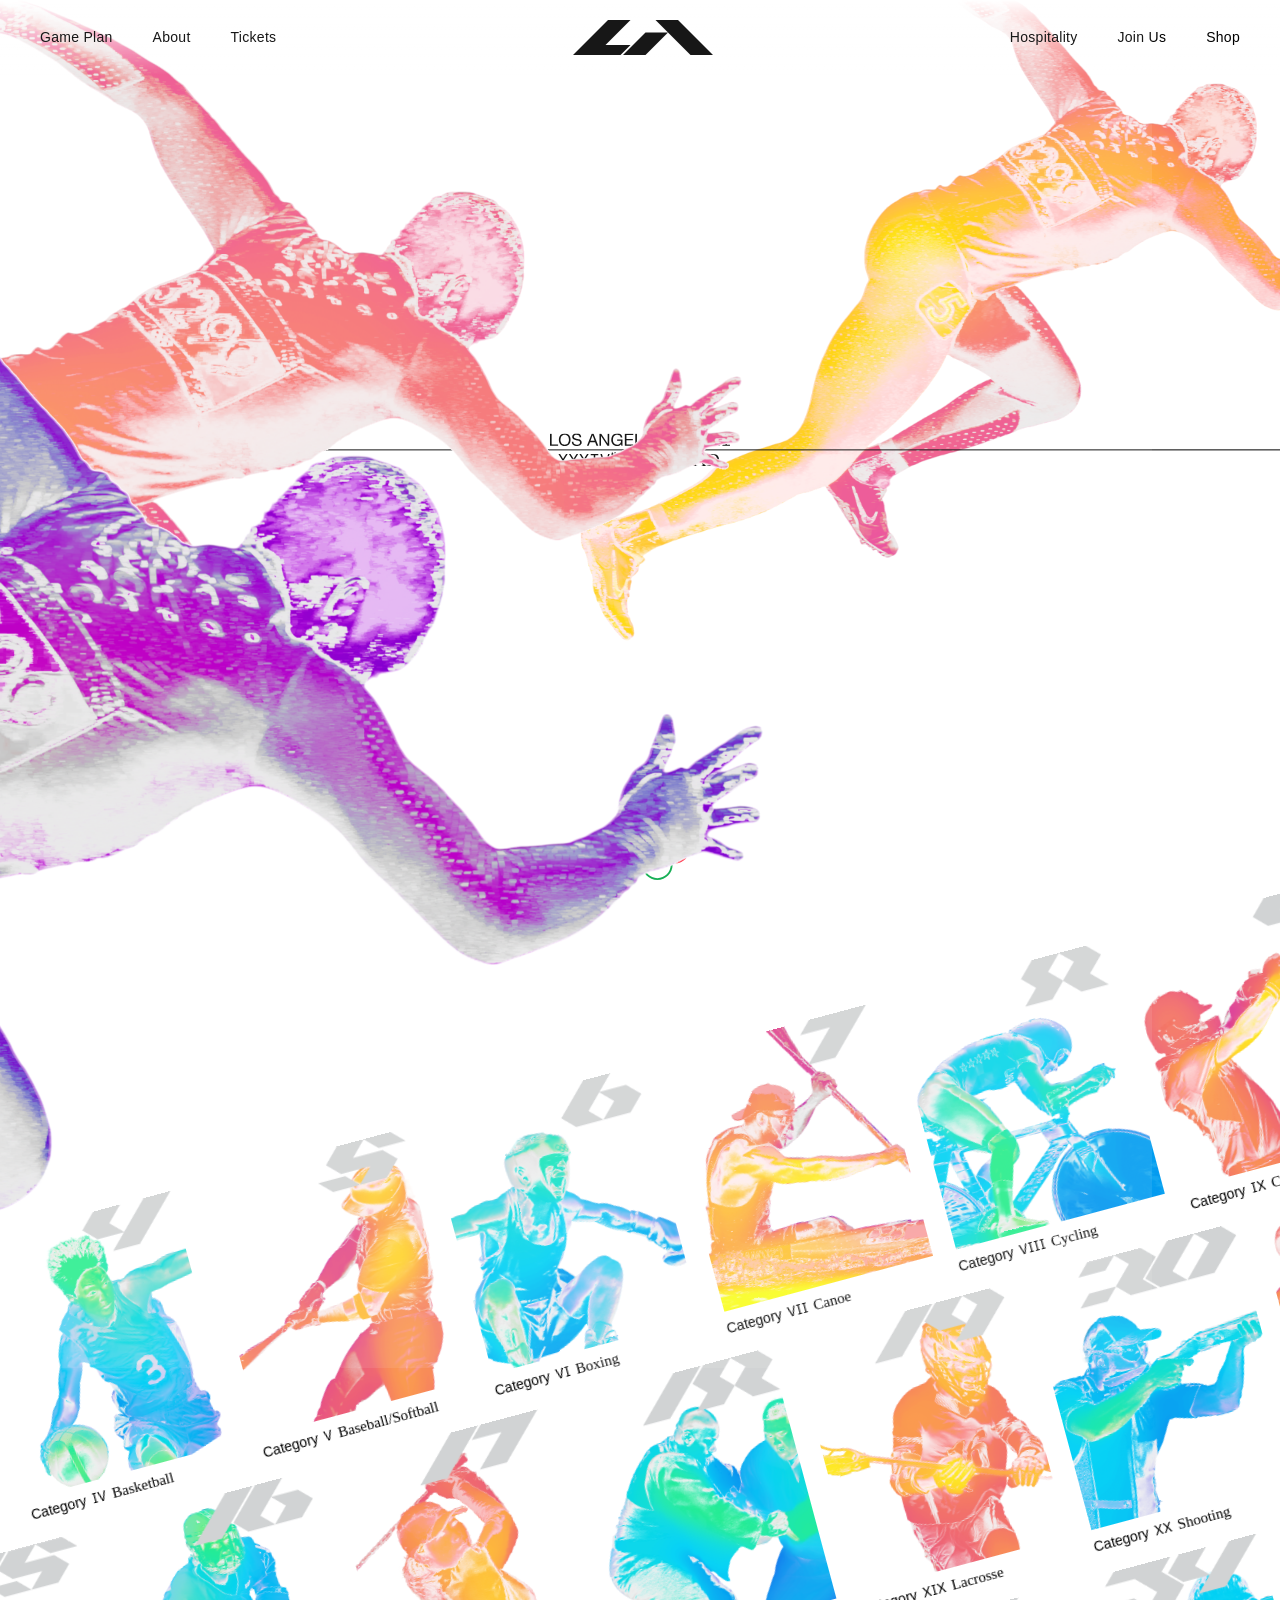
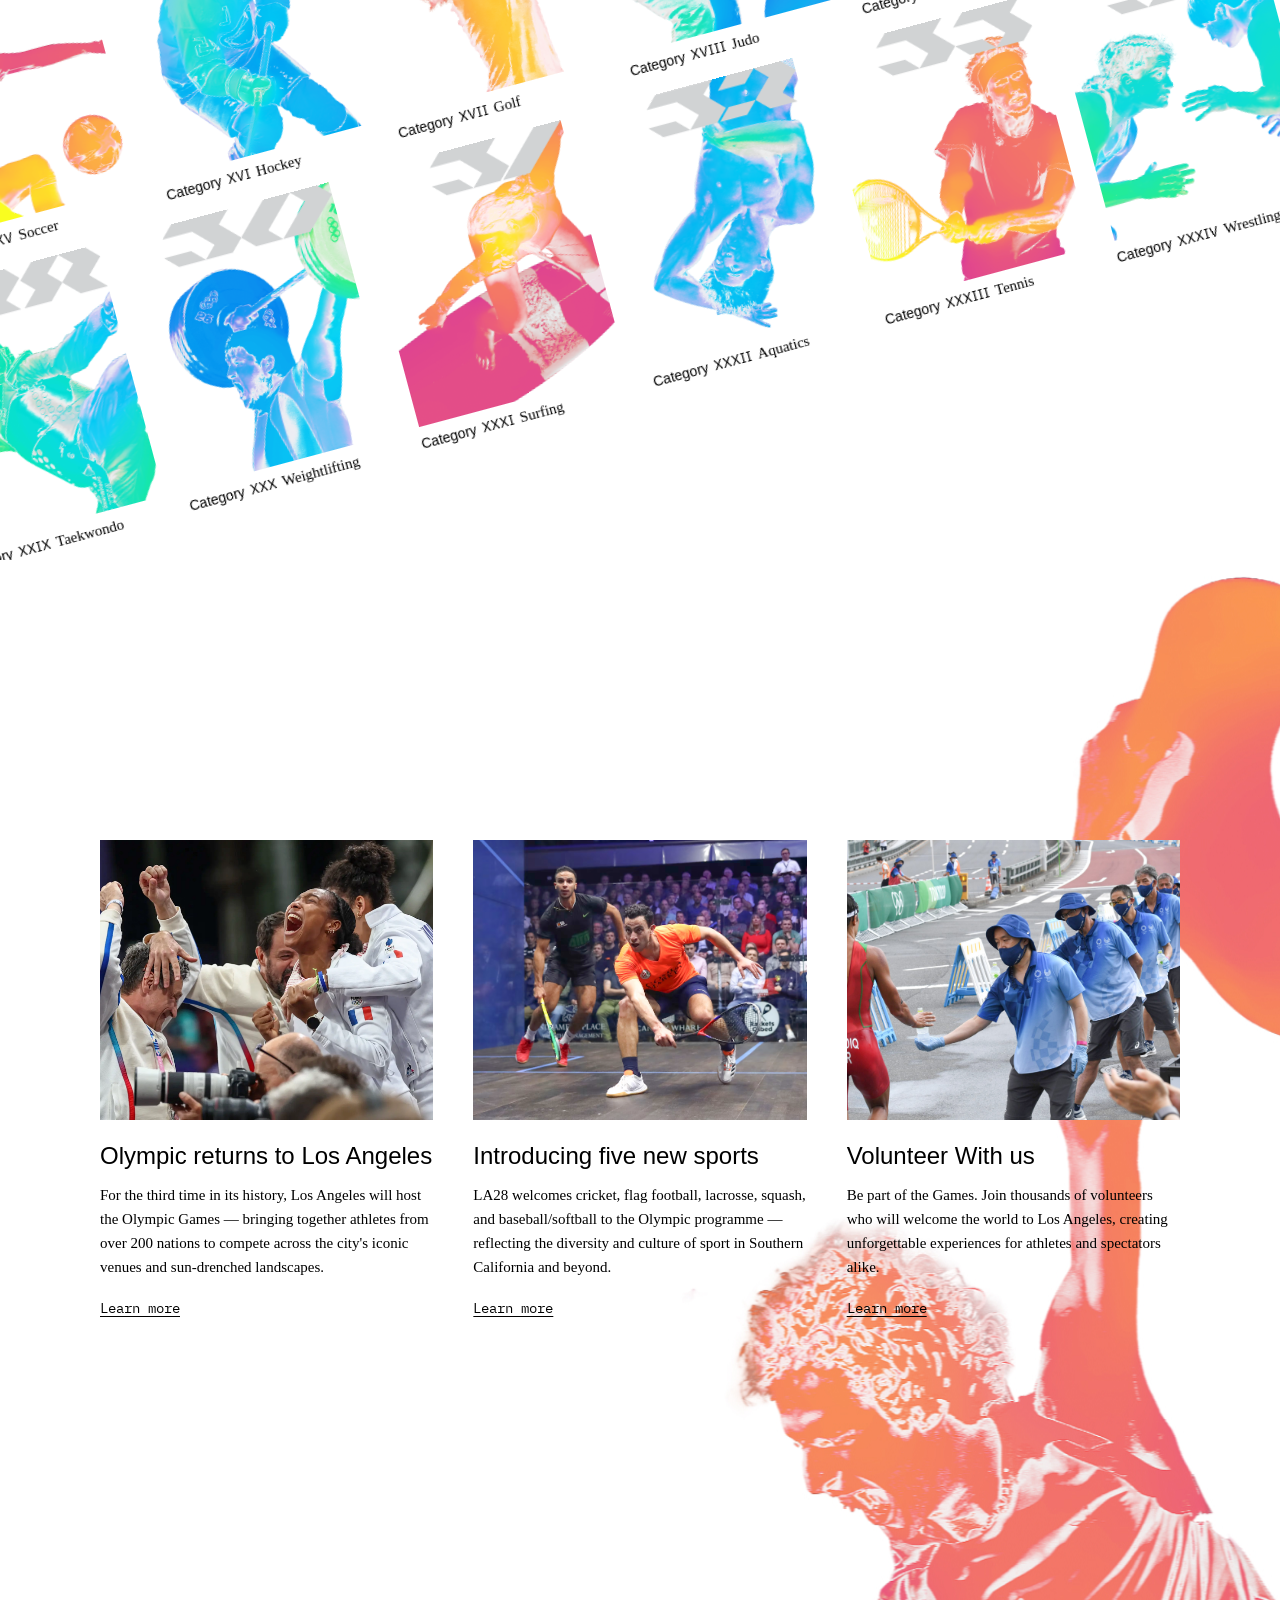
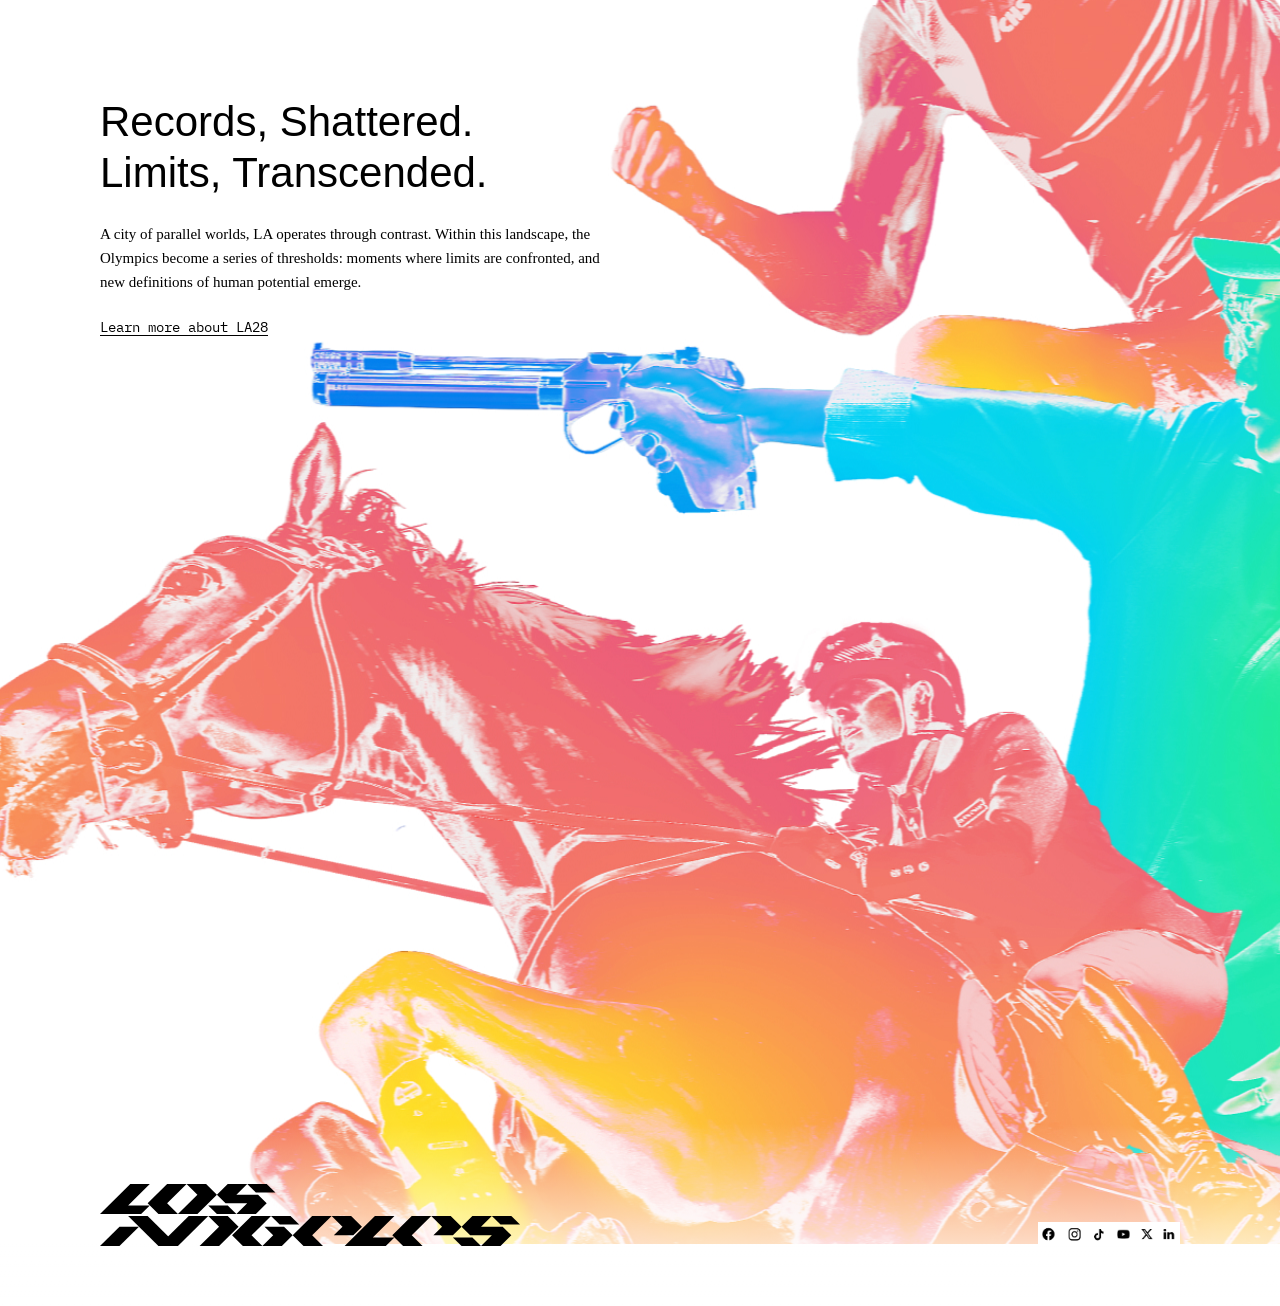
==== index.html @ 5e49e4f2 "n" ====
<!DOCTYPE html>
<html lang="en">
<head>
  <meta charset="UTF-8">
  <meta name="viewport" content="width=device-width, initial-scale=1.0">
  <title>LA28 — Los Angeles XXVIII Olympiad</title>
  <link rel="stylesheet" href="https://fonts.googleapis.com/css2?family=IBM+Plex+Sans:wght@400&family=IBM+Plex+Mono:wght@400&display=swap">
  <link rel="stylesheet" href="style.css">
</head>
<body>
  <!-- Fixed Nav -->
  <nav class="nav">
    <div class="nav-left">
      <a href="#">Game Plan</a>
      <a href="#">About</a>
      <a href="#">Tickets</a>
    </div>
    <div class="la-logo">
      <img src="media/Logos/LA logo.svg" alt="LA28 Logo">
    </div>
    <div class="nav-right">
      <a href="#">Hospitality</a>
      <a href="#">Join Us</a>
      <a href="#">Shop</a>
    </div>
  </nav>

  <!-- Fixed Olympic Rings -->
  <div class="olympic-rings">
    <img src="media/Logos/Olympic Logo.svg" alt="Olympic Rings">
  </div>

  <section class="hero">
    <img src="media/Athelets/Run 1.png" alt="Athlete" class="athlete athlete-1">
    <img src="media/Athelets/Run 2.png" alt="Athlete" class="athlete athlete-2">
    <img src="media/Athelets/Run 3.png" alt="Athlete" class="athlete athlete-3">
    <div class="center-text">
      <div class="rule-line"></div>
      <img src="media/Logos/Wordmark.svg" alt="Los Angeles XXVIII XXXIVth Olympiad" class="wordmark">
    </div>
  </section>

  <section class="spacer"></section>

  <section class="section-2">
    <div class="sports-scroll-wrapper">
      <div class="sports-diagonal">
        <!-- Row 1 -->
        <div class="sports-row" data-row="1">
          <div class="sport-card"><img src="media/sport catagories/Archery-01.png" alt="Archery"><div class="card-label"><span class="card-category">Category</span><span class="card-numeral">I</span><span class="card-name">Archery</span></div></div>
          <div class="sport-card"><img src="media/sport catagories/Badminton-02.png" alt="Badminton"><div class="card-label"><span class="card-category">Category</span><span class="card-numeral">II</span><span class="card-name">Badminton</span></div></div>
          <div class="sport-card"><img src="media/sport catagories/Athletics-03.png" alt="Athletics"><div class="card-label"><span class="card-category">Category</span><span class="card-numeral">III</span><span class="card-name">Athletics</span></div></div>
          <div class="sport-card"><img src="media/sport catagories/Basketball-04.png" alt="Basketball"><div class="card-label"><span class="card-category">Category</span><span class="card-numeral">IV</span><span class="card-name">Basketball</span></div></div>
          <div class="sport-card"><img src="media/sport catagories/Baseball:Softball-05.png" alt="Baseball/Softball"><div class="card-label"><span class="card-category">Category</span><span class="card-numeral">V</span><span class="card-name">Baseball/Softball</span></div></div>
          <div class="sport-card"><img src="media/sport catagories/Boxing-06.png" alt="Boxing"><div class="card-label"><span class="card-category">Category</span><span class="card-numeral">VI</span><span class="card-name">Boxing</span></div></div>
          <div class="sport-card"><img src="media/sport catagories/Canoe-07.png" alt="Canoe"><div class="card-label"><span class="card-category">Category</span><span class="card-numeral">VII</span><span class="card-name">Canoe</span></div></div>
          <div class="sport-card"><img src="media/sport catagories/Cycling-08.png" alt="Cycling"><div class="card-label"><span class="card-category">Category</span><span class="card-numeral">VIII</span><span class="card-name">Cycling</span></div></div>
          <div class="sport-card"><img src="media/sport catagories/Cricket-09.png" alt="Cricket"><div class="card-label"><span class="card-category">Category</span><span class="card-numeral">IX</span><span class="card-name">Cricket</span></div></div>
          <div class="sport-card"><img src="media/sport catagories/Fencing-10.png" alt="Fencing"><div class="card-label"><span class="card-category">Category</span><span class="card-numeral">X</span><span class="card-name">Fencing</span></div></div>
          <div class="sport-card"><img src="media/sport catagories/Equestrian-11.png" alt="Equestrian"><div class="card-label"><span class="card-category">Category</span><span class="card-numeral">XI</span><span class="card-name">Equestrian</span></div></div>
          <div class="sport-card"><img src="media/sport catagories/Gymnastics-12.png" alt="Gymnastics"><div class="card-label"><span class="card-category">Category</span><span class="card-numeral">XII</span><span class="card-name">Gymnastics</span></div></div>
        </div>
        <!-- Row 2 -->
        <div class="sports-row" data-row="2">
          <div class="sport-card"><img src="media/sport catagories/Flag Football-13.png" alt="Flag Football"><div class="card-label"><span class="card-category">Category</span><span class="card-numeral">XIII</span><span class="card-name">Flag Football</span></div></div>
          <div class="sport-card"><img src="media/sport catagories/Handball-14.png" alt="Handball"><div class="card-label"><span class="card-category">Category</span><span class="card-numeral">XIV</span><span class="card-name">Handball</span></div></div>
          <div class="sport-card"><img src="media/sport catagories/Soccer-15.png" alt="Soccer"><div class="card-label"><span class="card-category">Category</span><span class="card-numeral">XV</span><span class="card-name">Soccer</span></div></div>
          <div class="sport-card"><img src="media/sport catagories/Hockey-16.png" alt="Hockey"><div class="card-label"><span class="card-category">Category</span><span class="card-numeral">XVI</span><span class="card-name">Hockey</span></div></div>
          <div class="sport-card"><img src="media/sport catagories/Golf-17.png" alt="Golf"><div class="card-label"><span class="card-category">Category</span><span class="card-numeral">XVII</span><span class="card-name">Golf</span></div></div>
          <div class="sport-card"><img src="media/sport catagories/Judo-18.png" alt="Judo"><div class="card-label"><span class="card-category">Category</span><span class="card-numeral">XVIII</span><span class="card-name">Judo</span></div></div>
          <div class="sport-card"><img src="media/sport catagories/Lacrosse-19.png" alt="Lacrosse"><div class="card-label"><span class="card-category">Category</span><span class="card-numeral">XIX</span><span class="card-name">Lacrosse</span></div></div>
          <div class="sport-card"><img src="media/sport catagories/Shooting-20.png" alt="Shooting"><div class="card-label"><span class="card-category">Category</span><span class="card-numeral">XX</span><span class="card-name">Shooting</span></div></div>
          <div class="sport-card"><img src="media/sport catagories/Rowing-21.png" alt="Rowing"><div class="card-label"><span class="card-category">Category</span><span class="card-numeral">XXI</span><span class="card-name">Rowing</span></div></div>
          <div class="sport-card"><img src="media/sport catagories/Squash-22.png" alt="Squash"><div class="card-label"><span class="card-category">Category</span><span class="card-numeral">XXII</span><span class="card-name">Squash</span></div></div>
          <div class="sport-card"><img src="media/sport catagories/Rugby Sevens-23.png" alt="Rugby Sevens"><div class="card-label"><span class="card-category">Category</span><span class="card-numeral">XXIII</span><span class="card-name">Rugby Sevens</span></div></div>
          <div class="sport-card"><img src="media/sport catagories/Table Tennis-24.png" alt="Table Tennis"><div class="card-label"><span class="card-category">Category</span><span class="card-numeral">XXIV</span><span class="card-name">Table Tennis</span></div></div>
          <div class="sport-card"><img src="media/sport catagories/Skateboarding-25.png" alt="Skateboarding"><div class="card-label"><span class="card-category">Category</span><span class="card-numeral">XXV</span><span class="card-name">Skateboarding</span></div></div>
        </div>
        <!-- Row 3 -->
        <div class="sports-row" data-row="3">
          <div class="sport-card"><img src="media/sport catagories/Volleyball-26.png" alt="Volleyball"><div class="card-label"><span class="card-category">Category</span><span class="card-numeral">XXVI</span><span class="card-name">Volleyball</span></div></div>
          <div class="sport-card"><img src="media/sport catagories/Climbing-27.png" alt="Climbing"><div class="card-label"><span class="card-category">Category</span><span class="card-numeral">XXVII</span><span class="card-name">Climbing</span></div></div>
          <div class="sport-card"><img src="media/sport catagories/Taekwondo-29.png" alt="Taekwondo"><div class="card-label"><span class="card-category">Category</span><span class="card-numeral">XXIX</span><span class="card-name">Taekwondo</span></div></div>
          <div class="sport-card"><img src="media/sport catagories/Weightlifting-30.png" alt="Weightlifting"><div class="card-label"><span class="card-category">Category</span><span class="card-numeral">XXX</span><span class="card-name">Weightlifting</span></div></div>
          <div class="sport-card"><img src="media/sport catagories/Surfing-31.png" alt="Surfing"><div class="card-label"><span class="card-category">Category</span><span class="card-numeral">XXXI</span><span class="card-name">Surfing</span></div></div>
          <div class="sport-card"><img src="media/sport catagories/Auqatics-32.png" alt="Aquatics"><div class="card-label"><span class="card-category">Category</span><span class="card-numeral">XXXII</span><span class="card-name">Aquatics</span></div></div>
          <div class="sport-card"><img src="media/sport catagories/Tennis-33.png" alt="Tennis"><div class="card-label"><span class="card-category">Category</span><span class="card-numeral">XXXIII</span><span class="card-name">Tennis</span></div></div>
          <div class="sport-card"><img src="media/sport catagories/Wrestling-34.png" alt="Wrestling"><div class="card-label"><span class="card-category">Category</span><span class="card-numeral">XXXIV</span><span class="card-name">Wrestling</span></div></div>
          <div class="sport-card"><img src="media/sport catagories/Triathlon-35.png" alt="Triathlon"><div class="card-label"><span class="card-category">Category</span><span class="card-numeral">XXXV</span><span class="card-name">Triathlon</span></div></div>
          <div class="sport-card"><img src="media/sport catagories/Modern Pentathlon-36.png" alt="Modern Pentathlon"><div class="card-label"><span class="card-category">Category</span><span class="card-numeral">XXXVI</span><span class="card-name">Pentathlon</span></div></div>
        </div>
      </div>
    </div>
  </section>

  <section class="spacer"></section>

  <!-- News + About Wrapper -->
  <div class="news-about-wrapper">

  <!-- News Section -->
  <section class="news-section">
    <div class="news-grid">
      <article class="news-card">
        <img src="Olympic returns to Los Angeles.webp" alt="Olympic returns to Los Angeles">
        <h3>Olympic returns to Los Angeles</h3>
        <p>For the third time in its history, Los Angeles will host the Olympic Games — bringing together athletes from over 200 nations to compete across the city's iconic venues and sun‑drenched landscapes.</p>
        <a href="#" class="news-link">Learn more</a>
      </article>
      <article class="news-card">
        <img src="Introducing five new sports.jpg" alt="Introducing five new sports">
        <h3>Introducing five new sports</h3>
        <p>LA28 welcomes cricket, flag football, lacrosse, squash, and baseball/softball to the Olympic programme — reflecting the diversity and culture of sport in Southern California and beyond.</p>
        <a href="#" class="news-link">Learn more</a>
      </article>
      <article class="news-card">
        <img src="Volunteer With us.jpg" alt="Volunteer With us">
        <h3>Volunteer With us</h3>
        <p>Be part of the Games. Join thousands of volunteers who will welcome the world to Los Angeles, creating unforgettable experiences for athletes and spectators alike.</p>
        <a href="#" class="news-link">Learn more</a>
      </article>
    </div>
  </section>

  <!-- About Section -->
  <section class="about-section">
    <div class="about-content">
      <h2>Records, Shattered.<br>Limits, Transcended.</h2>
      <p>A city of parallel worlds, LA operates through contrast. Within this landscape, the Olympics become a series of thresholds: moments where limits are confronted, and new definitions of human potential emerge.</p>
      <a href="#" class="about-link">Learn more about LA28</a>
    </div>
  </section>

  </div><!-- end news-about-wrapper -->

  <!-- Footer -->
  <footer class="footer">
    <div class="footer-logo">
      <img src="Footer%20SVGs/Group%202.svg" alt="Los Angeles">
    </div>
    <div class="footer-socials">
      <img src="Footer%20SVGs/Socials.png" alt="Social Media">
    </div>
  </footer>

  <script src="script.js"></script>
</body>
</html>
---- style.css ----
*,
*::before,
*::after {
  margin: 0;
  padding: 0;
  box-sizing: border-box;
}

body {
  font-family: "Helvetica Neue", Helvetica, Arial, sans-serif;
  background: #fff;
  color: #000;
  overflow-x: hidden;
}

/* Fixed Nav */
.nav {
  position: fixed;
  top: 0;
  left: 0;
  right: 0;
  z-index: 100;
  display: flex;
  align-items: center;
  justify-content: space-between;
  padding: 20px 40px;
  background: linear-gradient(to bottom, rgba(255, 255, 255, 1), rgba(255, 255, 255, 0));
}

.nav-left,
.nav-right {
  display: flex;
  align-items: center;
  gap: 40px;
}

.nav-left a,
.nav-right a {
  font-family: "Helvetica Neue", Helvetica, Arial, sans-serif;
  font-size: 14px;
  color: #000;
  text-decoration: none;
  letter-spacing: 0.02em;
}

.la-logo img {
  width: 140px;
  display: block;
}

/* Olympic Rings - sticky, locks under LA logo */
.olympic-rings {
  position: absolute;
  bottom: 20px;
  left: 50%;
  transform: translateX(-50%);
  z-index: 100;
  transition: none;
}

.olympic-rings.locked {
  position: fixed;
  top: 65px;
  bottom: auto;
}

.olympic-rings img {
  width: 100px;
  display: block;
}

/* Hero */
.hero {
  position: relative;
  width: 100%;
  height: 100vh;
  min-height: 700px;
}

/* Athletes */
.athlete {
  position: absolute;
  left: 0;
  top: 0;
}

.athlete-1 {
  width: 100%;
  z-index: 1;
}

.athlete-2 {
  width: 90%;
  z-index: 50;
}

.athlete-3 {
  width: 90%;
  z-index: 200;
}

/* Center Wordmark with line running through */
.center-text {
  position: absolute;
  top: 50%;
  left: 0;
  right: 0;
  transform: translateY(-50%);
  z-index: 10;
  display: flex;
  align-items: center;
  justify-content: center;
}

.rule-line {
  position: absolute;
  left: 0;
  right: 0;
  height: 1px;
  background: #000;
}

.wordmark {
  position: relative;
  width: 180px;
  flex-shrink: 0;
}

.spacer {
  position: relative;
  width: 100%;
  height: 20vh;
  background: transparent;
}

/* Section 2 — Diagonal Sport Scroll */
.section-2 {
  position: relative;
  width: 100%;
  height: 100vh;
  background: #fff;
  z-index: 10;
  overflow: visible;
}

.sports-scroll-wrapper {
  position: absolute;
  top: 50%;
  left: 50%;
  transform: translate(-50%, -50%) rotate(-15deg);
  width: 200%;
}

.sports-diagonal {
  display: flex;
  flex-direction: column;
  gap: 20px;
}

.sports-row {
  display: flex;
  gap: 20px;
  will-change: transform;
}

.sport-card {
  flex-shrink: 0;
  width: 220px;
  position: relative;
  user-select: none;
}

.sport-card img {
  width: 100%;
  height: 260px;
  object-fit: contain;
  display: block;
}


.sport-card .card-label {
  margin-top: 8px;
  display: flex;
  gap: 6px;
  align-items: baseline;
  font-size: 14px;
  font-weight: 400;
  color: #000;
}

.sport-card .card-category {
  font-family: "Helvetica Neue", Helvetica, Arial, sans-serif;
}

.sport-card .card-numeral {
  font-family: "IBM Plex Sans", sans-serif;
}

.sport-card .card-name {
  font-family: "Times New Roman", Times, serif;
  font-size: 15px;
}

/* News + About Wrapper */
.news-about-wrapper {
  position: relative;
  width: 100%;
  height: 2284px;
  background: url("News and About bkg.jpg") no-repeat top center;
  background-size: 1728px 2284px;
  z-index: 10;
}

/* News Section */
.news-section {
  position: relative;
  width: 100%;
  padding: 280px 100px 140px;
  background: transparent;
  z-index: 10;
}

.news-grid {
  display: grid;
  grid-template-columns: repeat(3, 1fr);
  gap: 40px;
}

.news-card img {
  width: 100%;
  height: 280px;
  object-fit: cover;
  display: block;
}

.news-card h3 {
  font-family: "Helvetica Neue", Helvetica, Arial, sans-serif;
  font-size: 24px;
  font-weight: 400;
  margin-top: 20px;
  line-height: 1.3;
}

.news-card p {
  font-family: "Times New Roman", Times, serif;
  font-size: 15px;
  font-weight: 400;
  line-height: 1.6;
  margin-top: 12px;
  color: #000;
}

.news-link {
  display: inline-block;
  margin-top: 20px;
  font-family: "IBM Plex Mono", monospace;
  font-size: 14px;
  font-weight: 400;
  color: #000;
  text-decoration: underline;
  text-underline-offset: 3px;
}

/* About Section */
.about-section {
  position: relative;
  width: 100%;
  padding: 240px 100px;
  background: transparent;
  z-index: 10;
  display: flex;
  align-items: flex-start;
}

.about-content {
  max-width: 500px;
}

.about-content h2 {
  font-family: "Helvetica Neue", Helvetica, Arial, sans-serif;
  font-size: 42px;
  font-weight: 400;
  line-height: 1.2;
}

.about-content p {
  font-family: "Times New Roman", Times, serif;
  font-size: 15px;
  font-weight: 400;
  line-height: 1.6;
  margin-top: 24px;
  color: #000;
}

.about-link {
  display: inline-block;
  margin-top: 24px;
  font-family: "IBM Plex Mono", monospace;
  font-size: 14px;
  font-weight: 400;
  color: #000;
  text-decoration: underline;
  text-underline-offset: 3px;
}

/* Footer */
.footer {
  position: relative;
  margin-top: -120px;
  padding: 60px 100px;
  background: linear-gradient(to top, rgba(255, 255, 255, 1), rgba(255, 255, 255, 0));
  z-index: 20;
  display: flex;
  align-items: flex-end;
  justify-content: space-between;
}

.footer-logo img {
  width: 420px;
  display: block;
}

.footer-socials {
  display: flex;
  align-items: flex-end;
}

.footer-socials img {
  height: 24px;
  display: block;
}
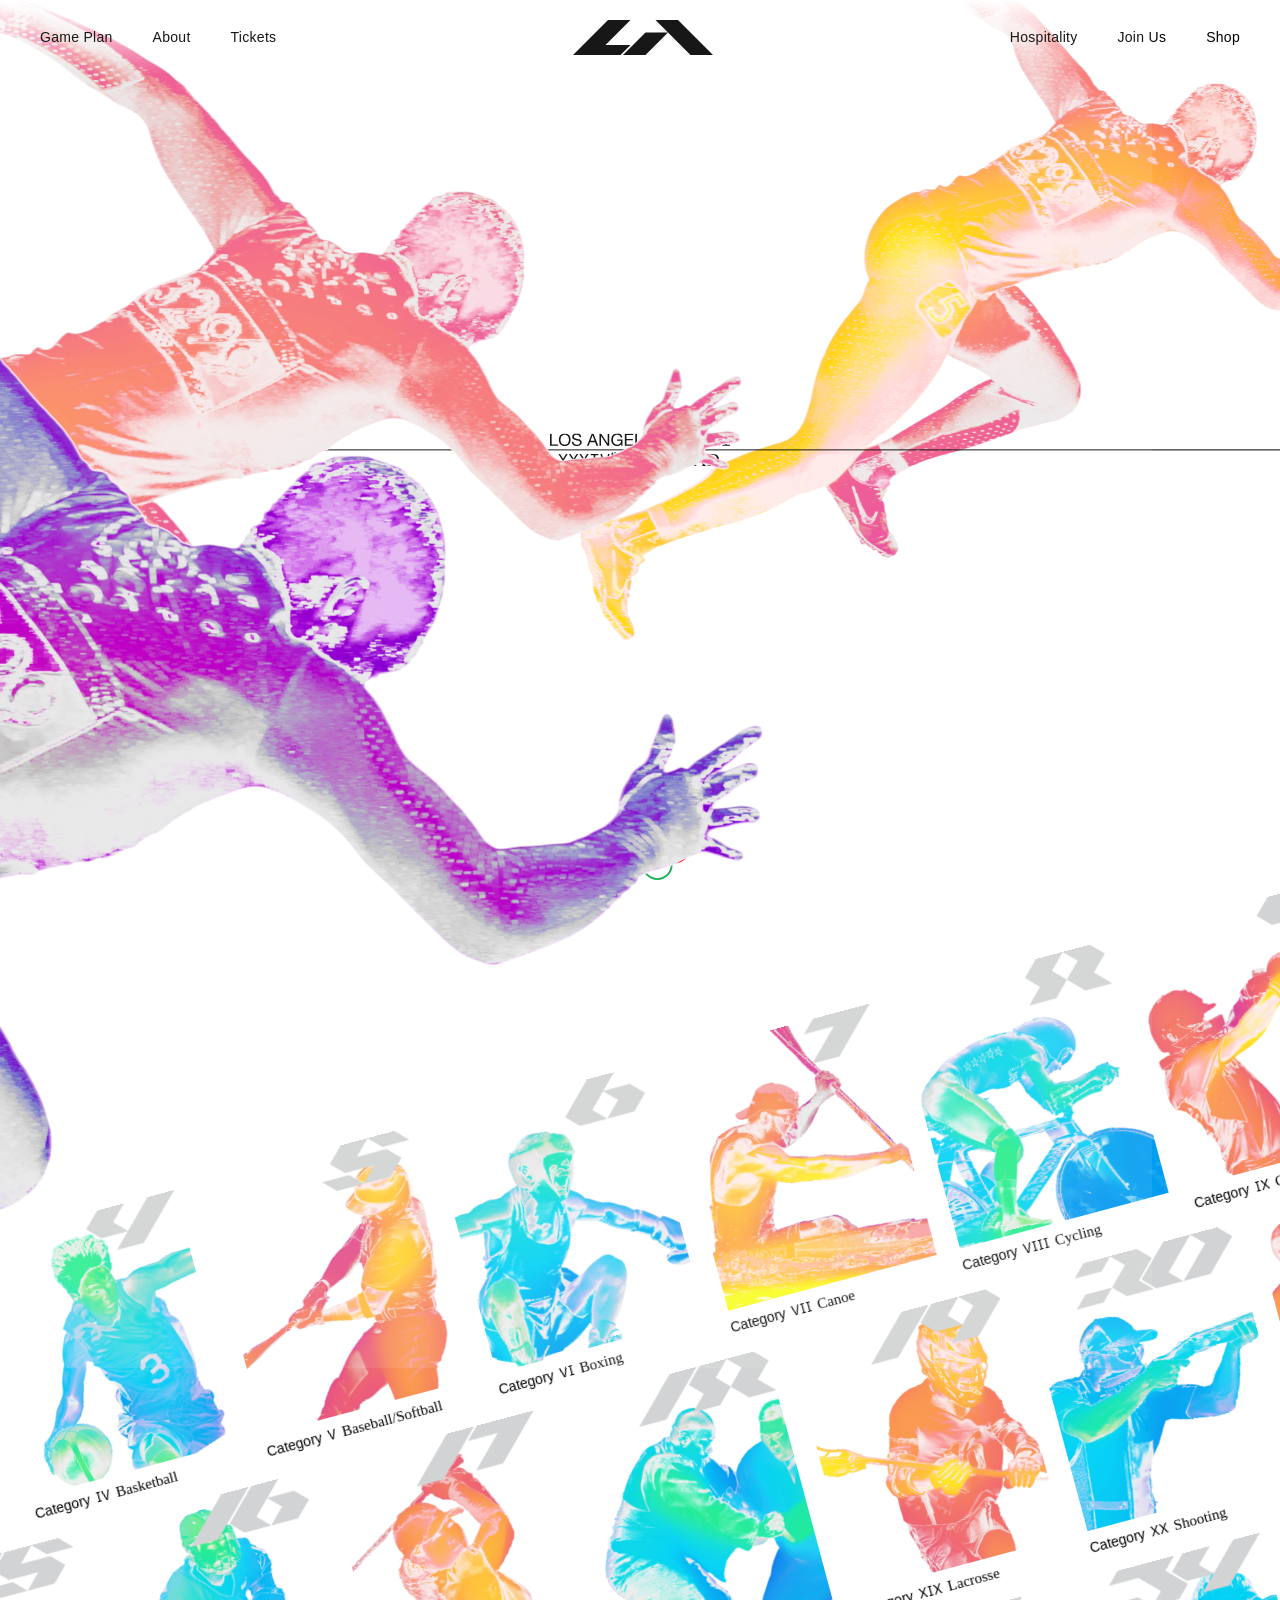
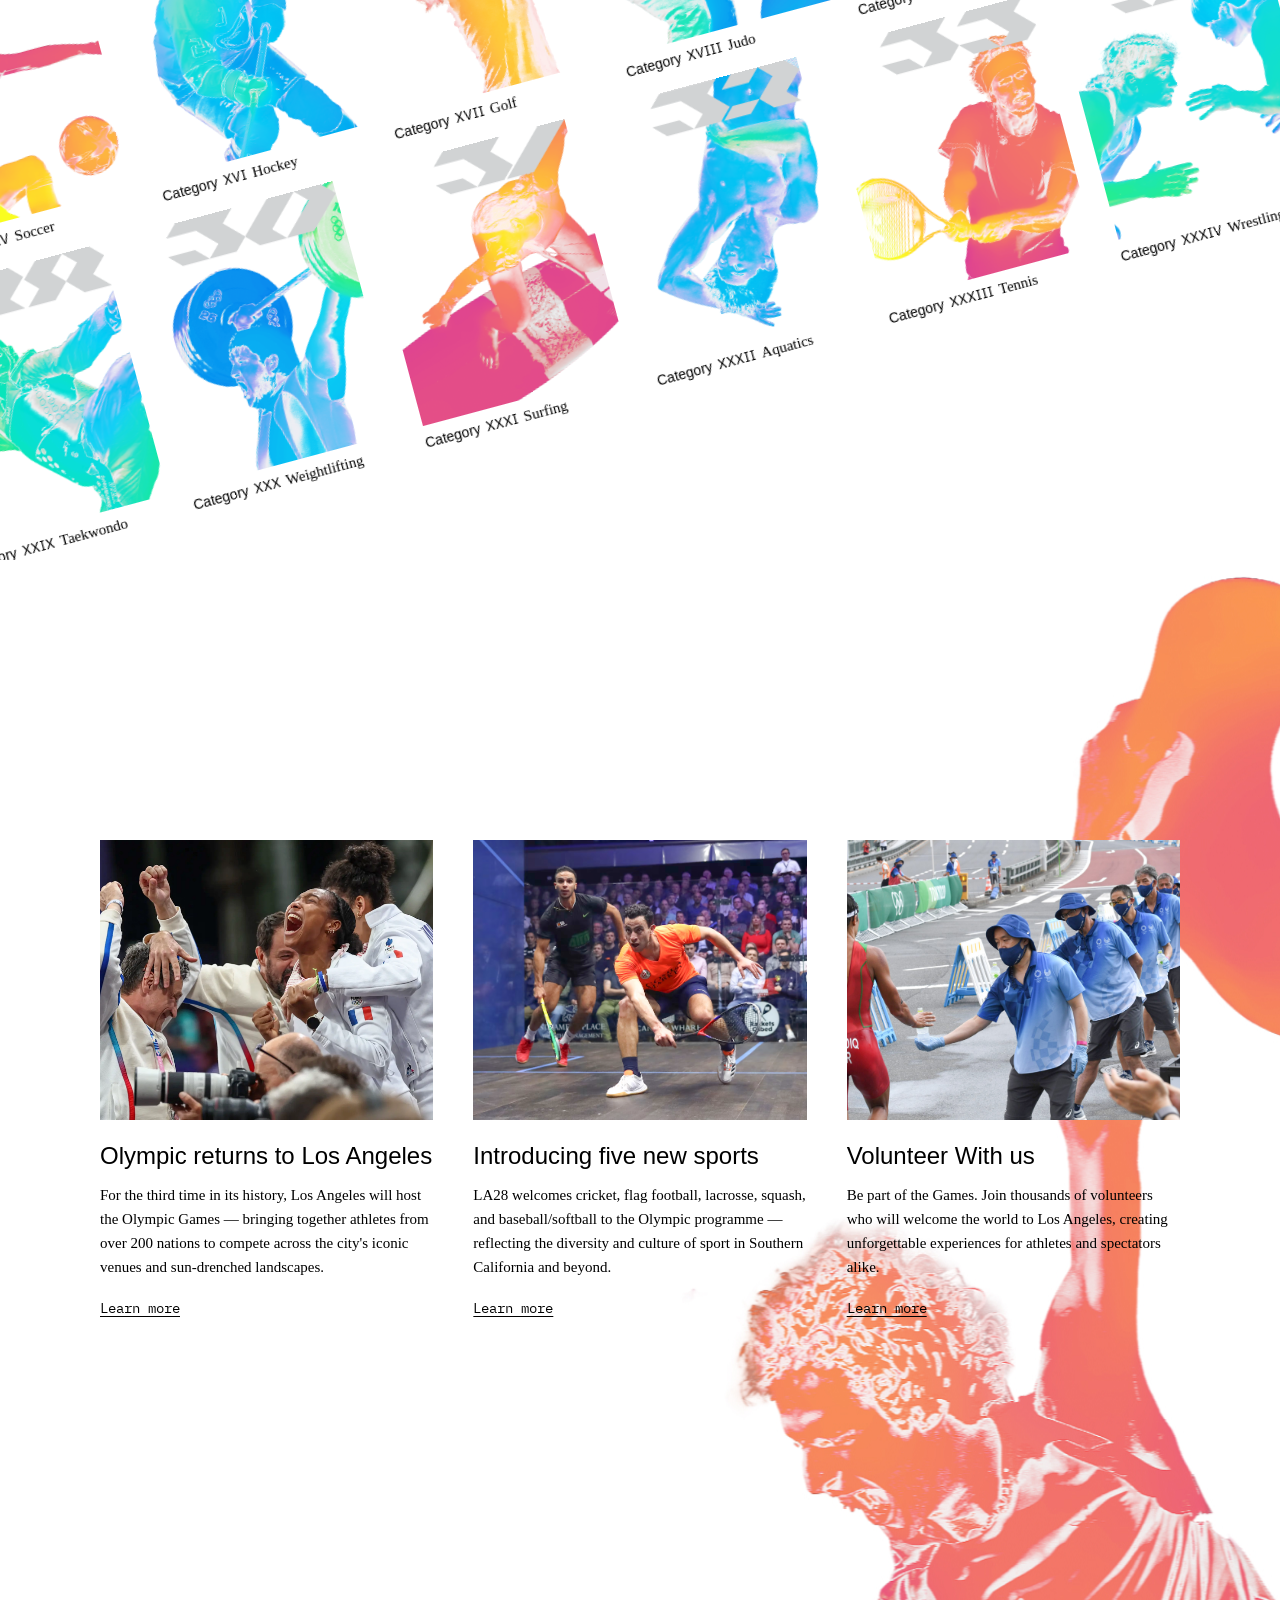
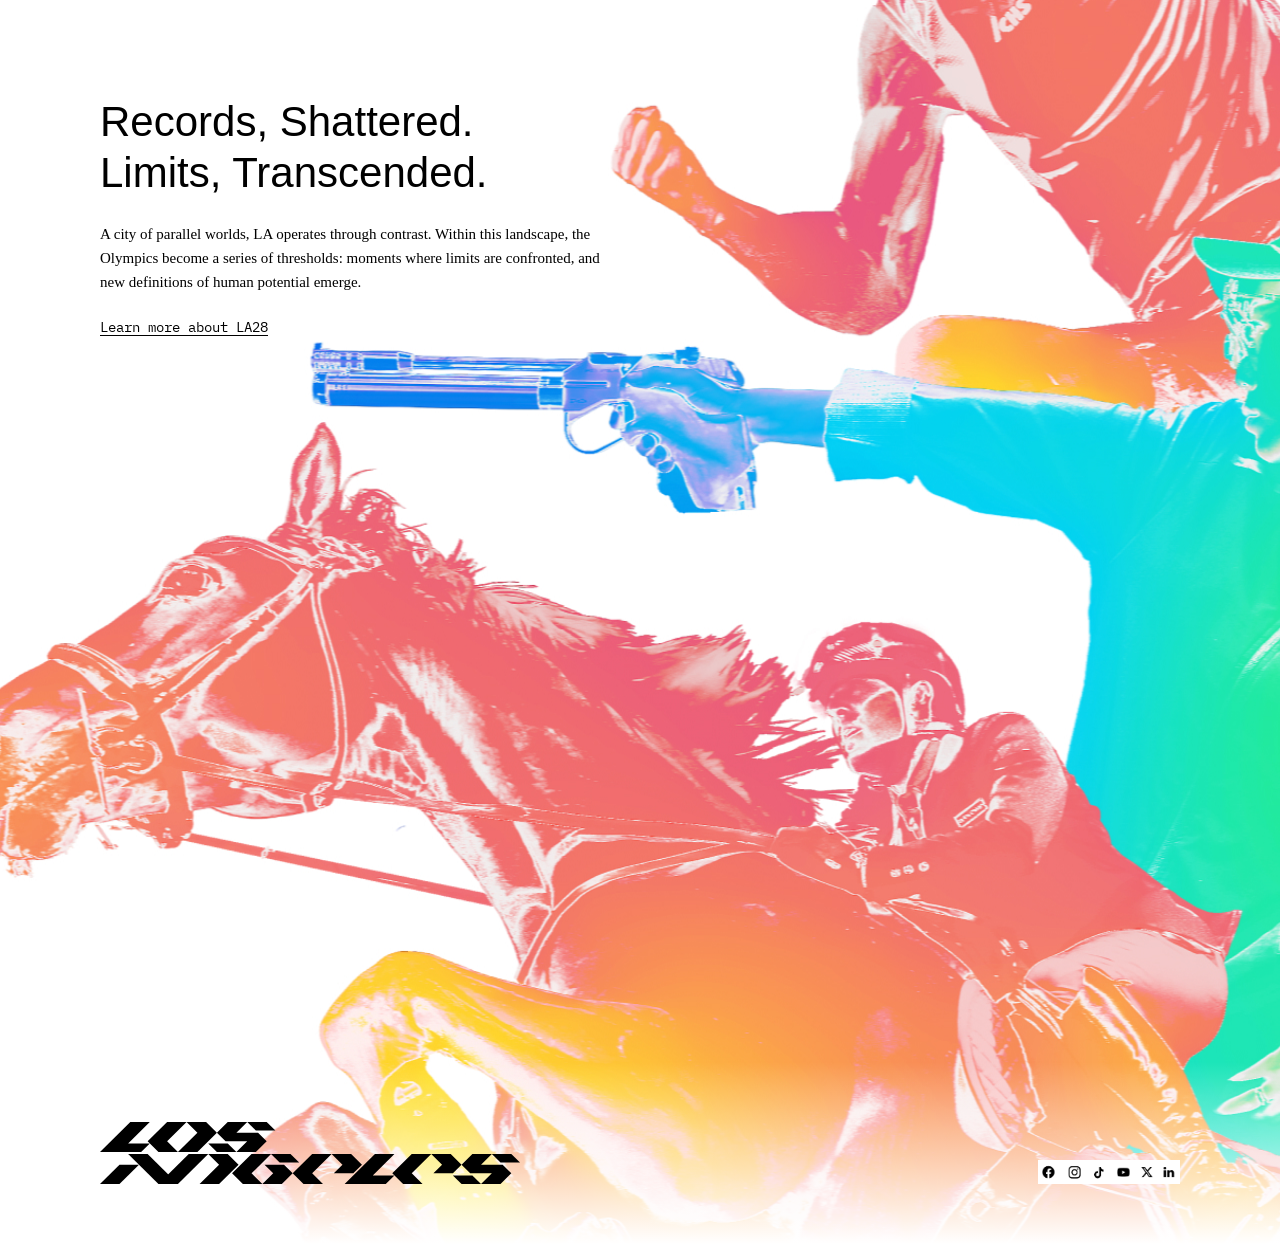
==== commit f107dc0c: "rewind" ====
--- a/index.html
+++ b/index.html
@@ -131,8 +131,6 @@
     </div>
   </section>
 
-  </div><!-- end news-about-wrapper -->
-
   <!-- Footer -->
   <footer class="footer">
     <div class="footer-logo">
@@ -143,6 +141,8 @@
     </div>
   </footer>
 
+  </div><!-- end news-about-wrapper -->
+
   <script src="script.js"></script>
 </body>
 </html>
--- a/style.css
+++ b/style.css
@@ -305,11 +305,13 @@
 
 /* Footer */
 .footer {
-  position: relative;
-  margin-top: -120px;
+  position: absolute;
+  bottom: 0;
+  left: 0;
+  right: 0;
   padding: 60px 100px;
   background: linear-gradient(to top, rgba(255, 255, 255, 1), rgba(255, 255, 255, 0));
-  z-index: 20;
+  z-index: 10;
   display: flex;
   align-items: flex-end;
   justify-content: space-between;
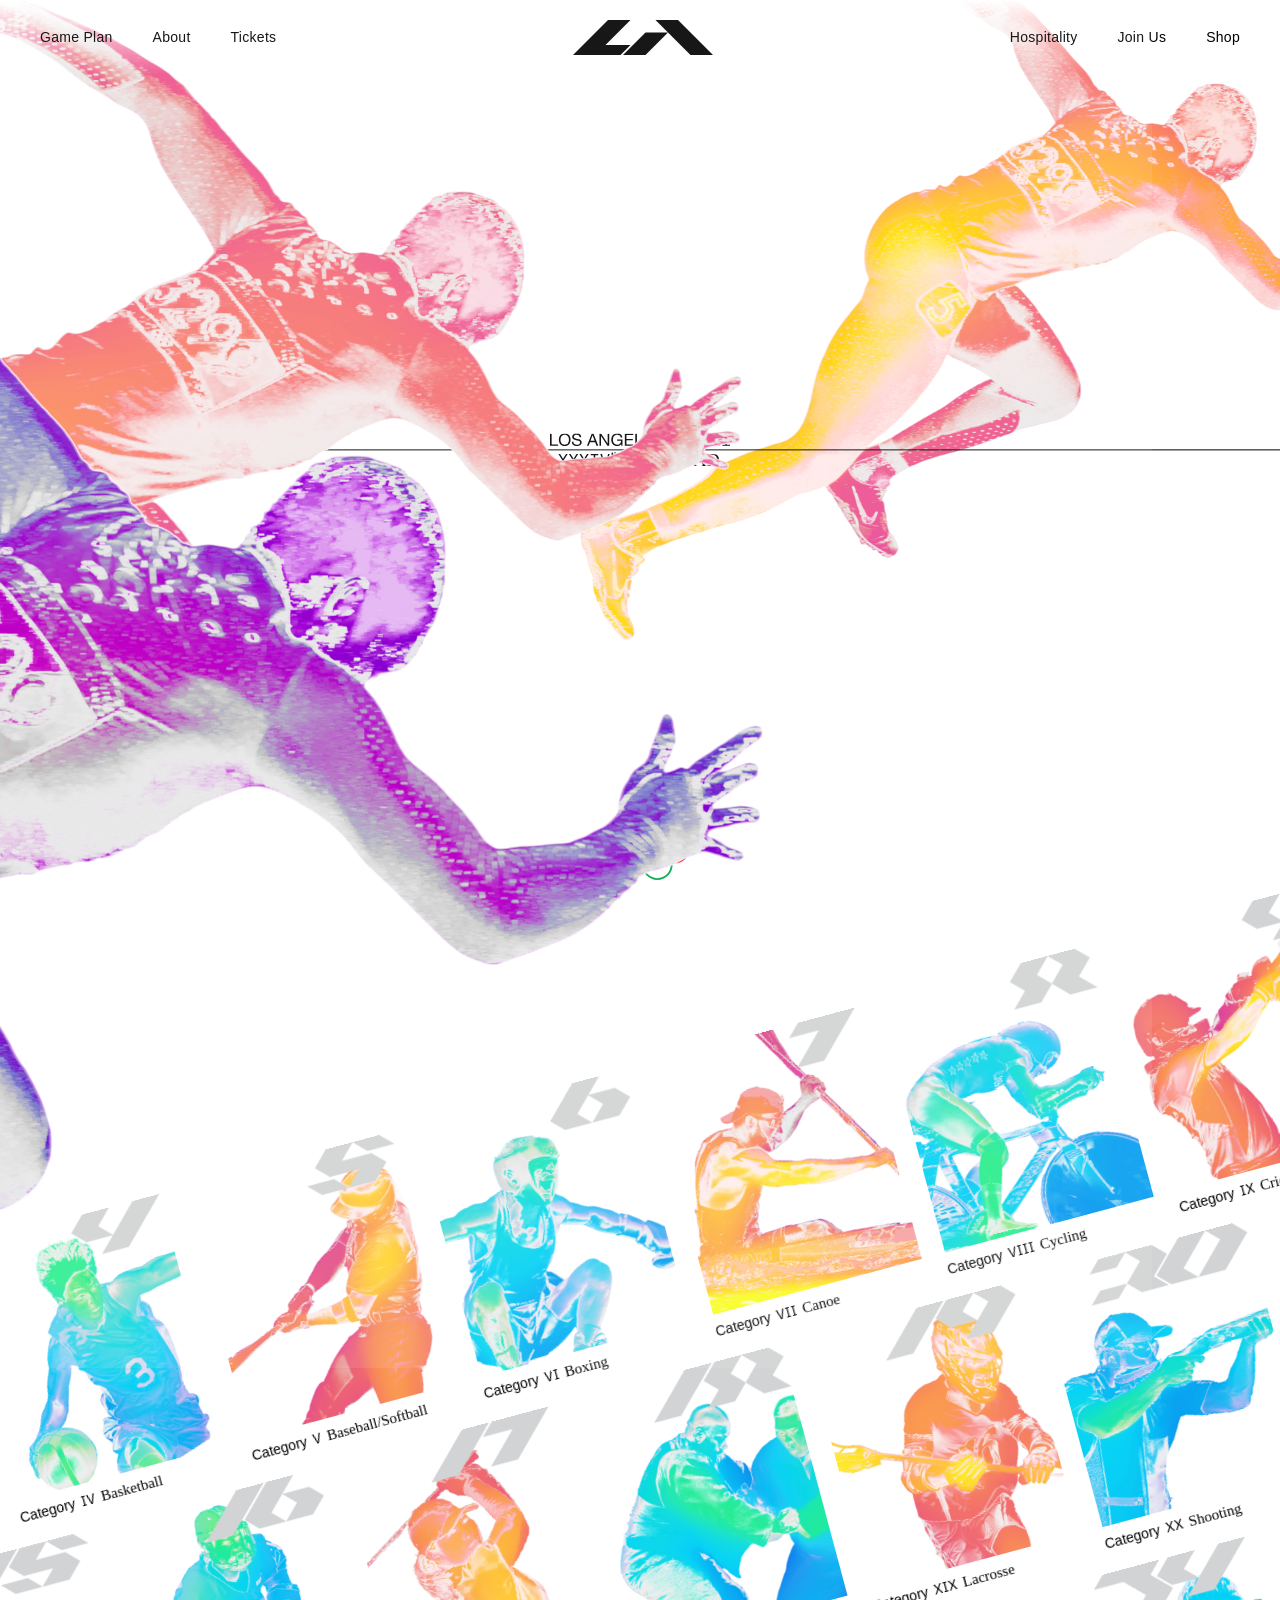
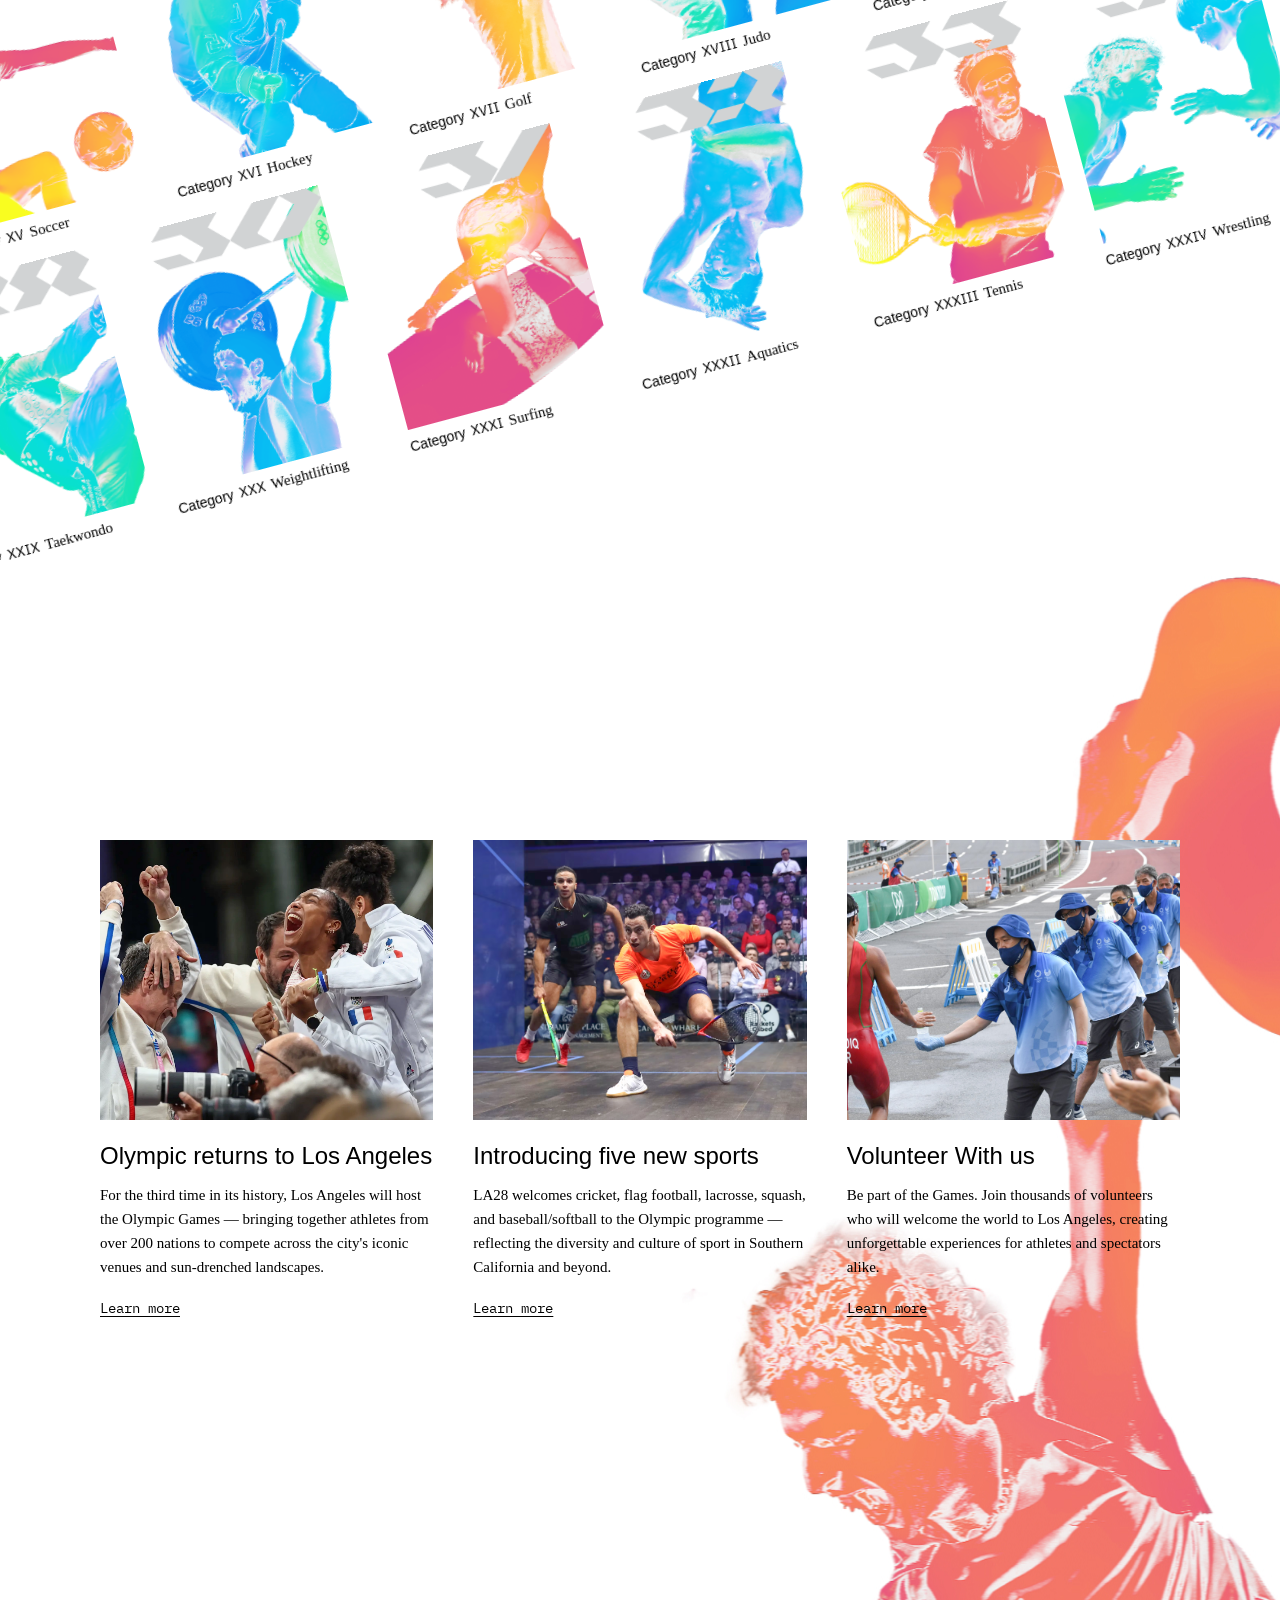
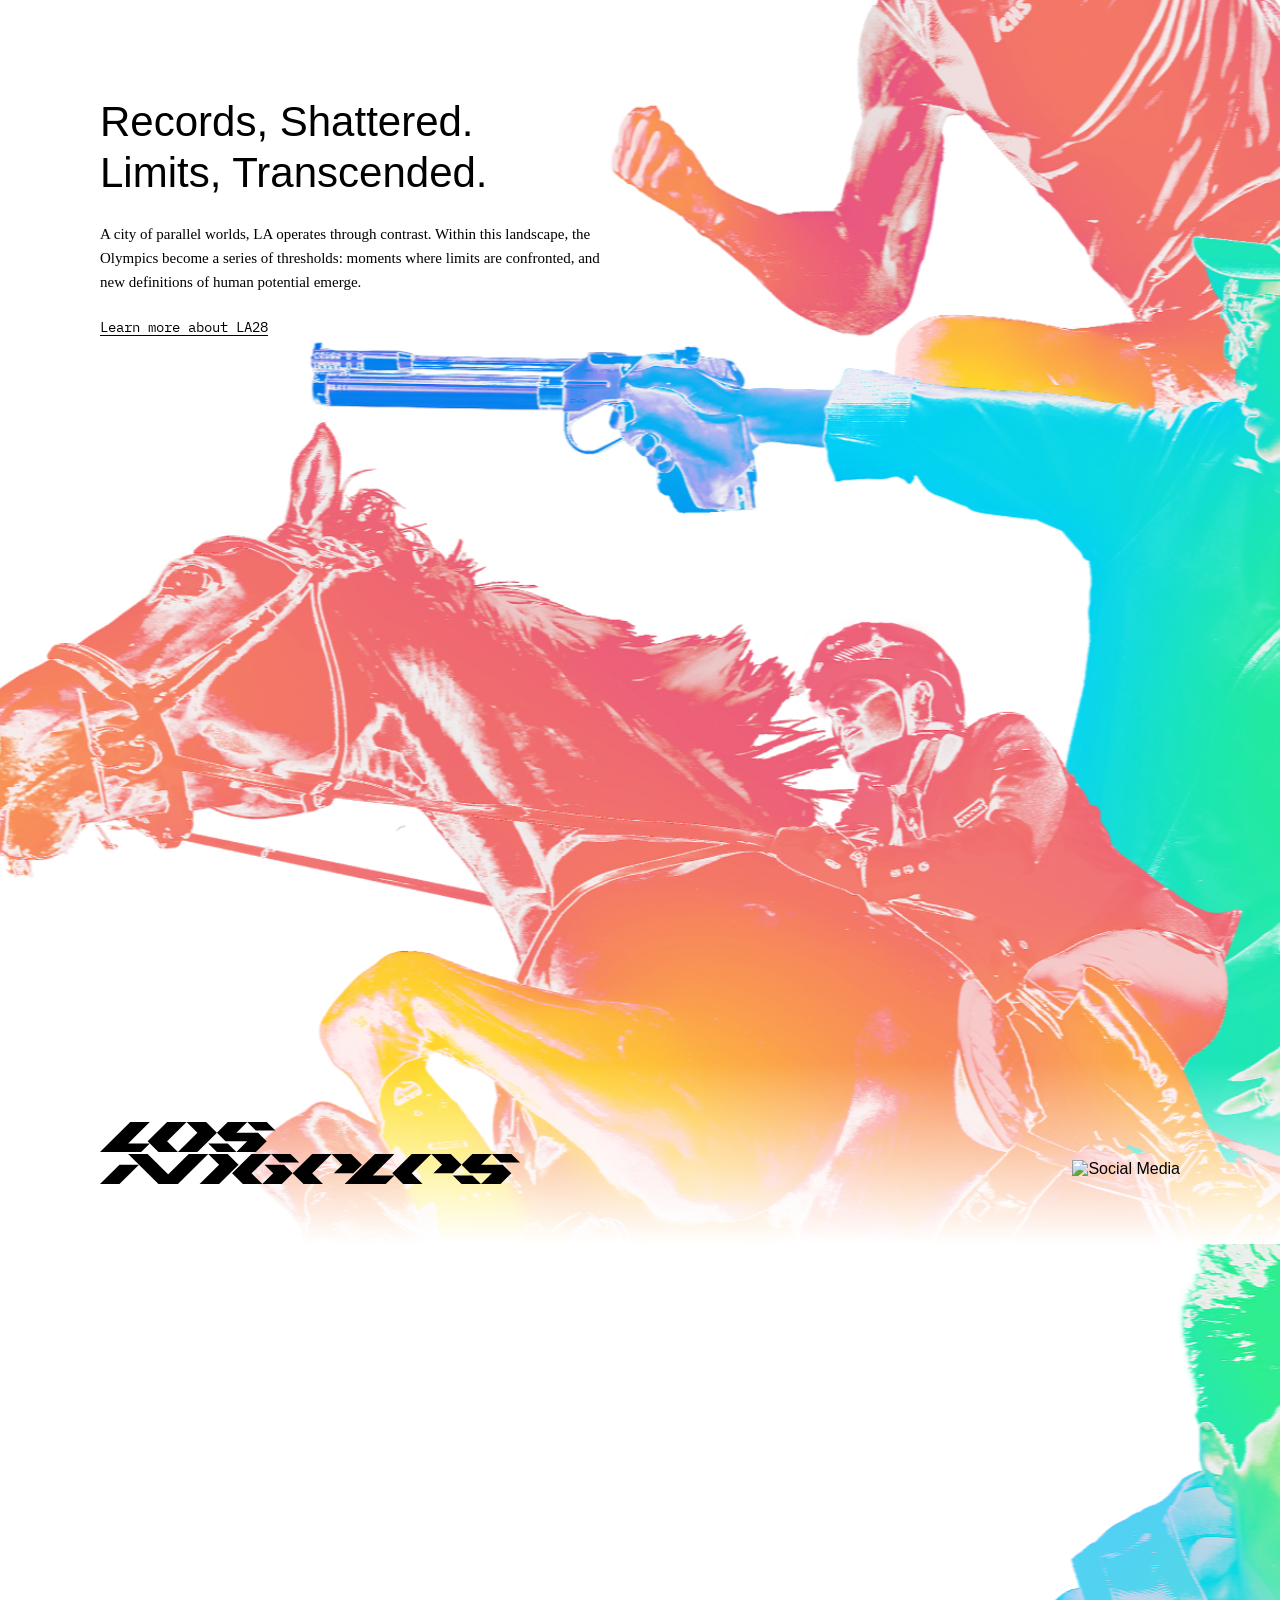
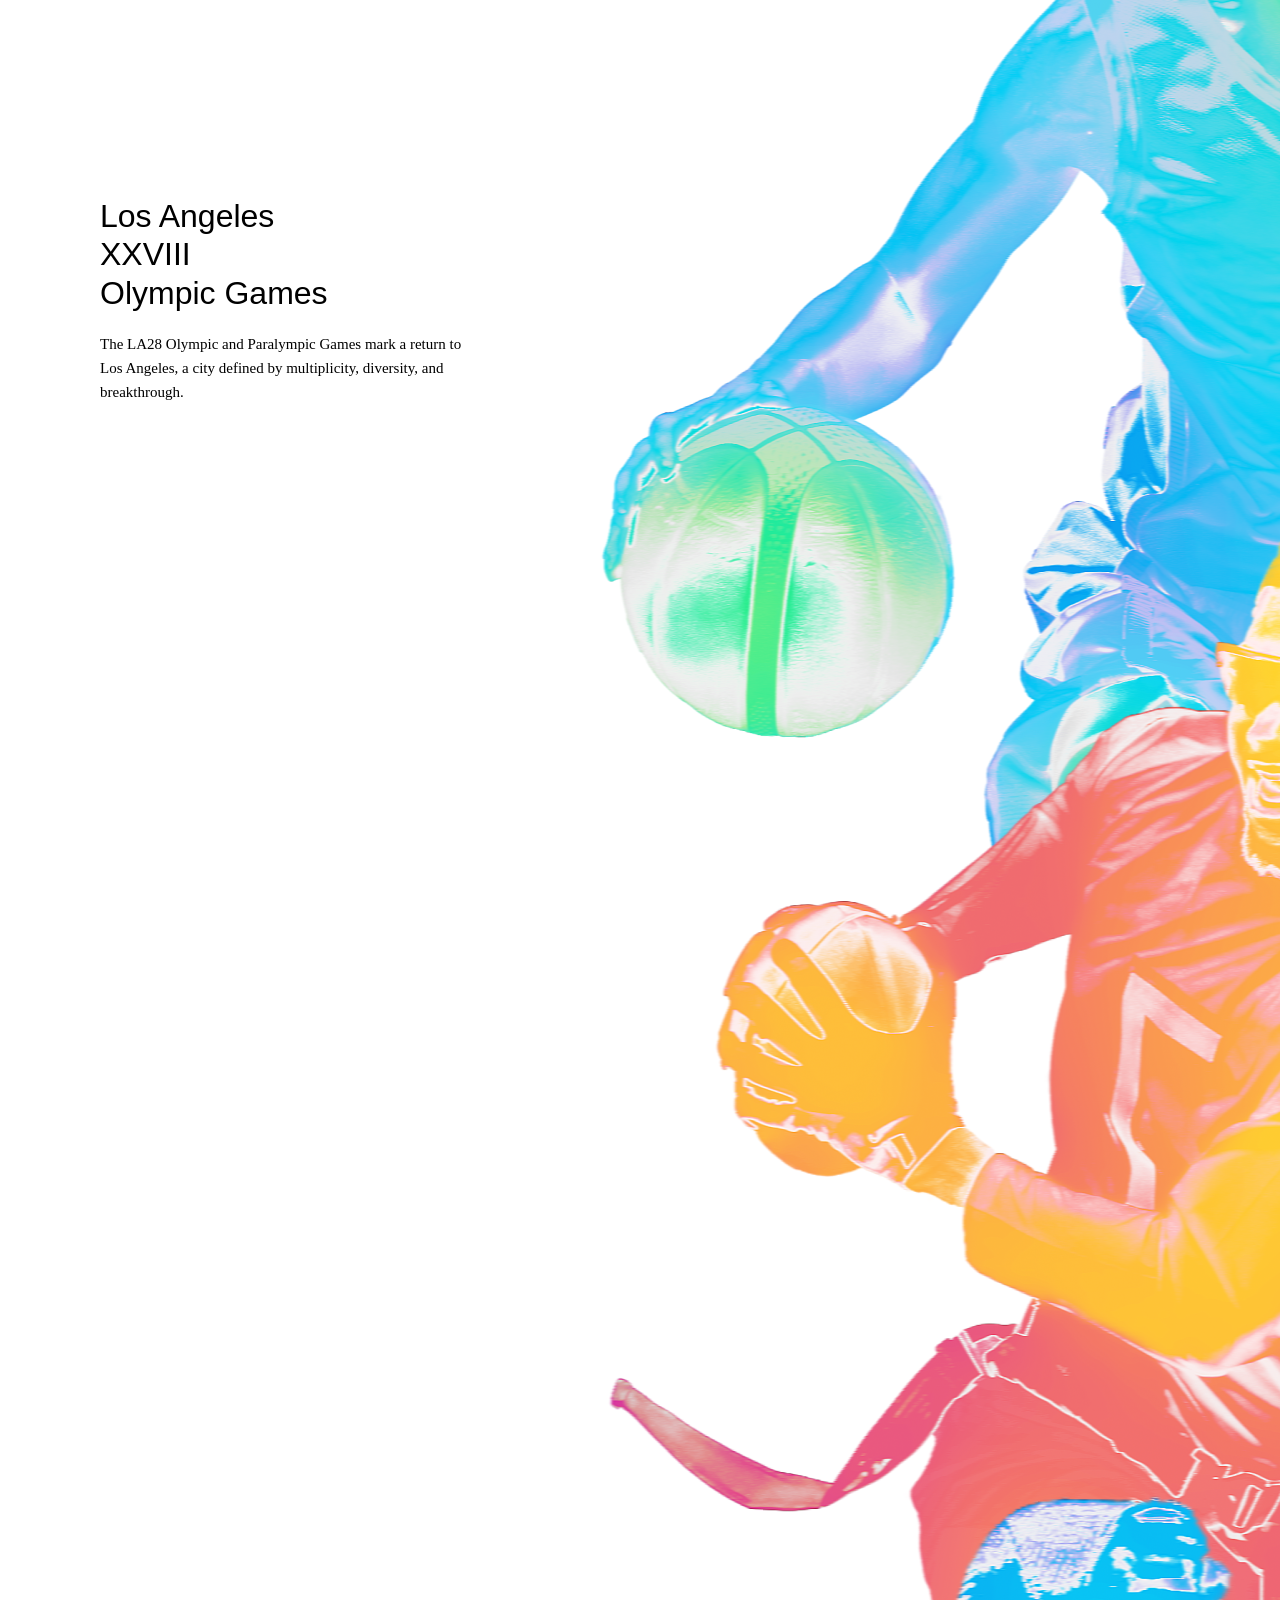
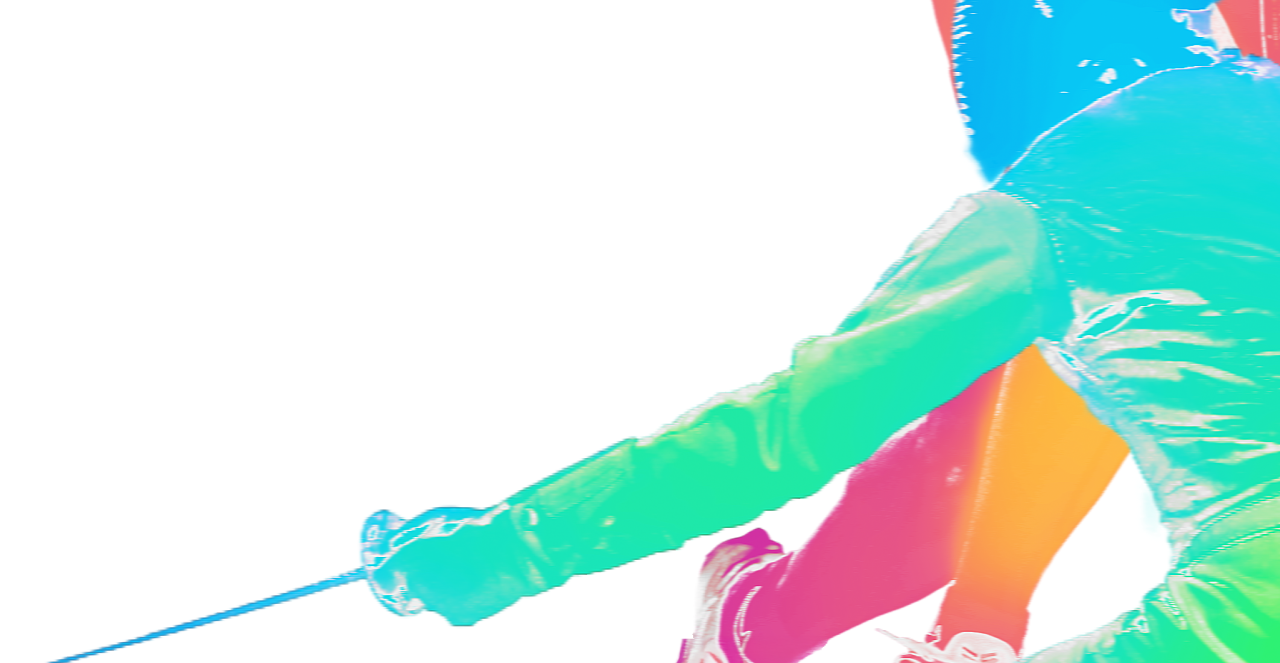
==== commit 828cd8ac: "e" ====
--- a/index.html
+++ b/index.html
@@ -143,6 +143,24 @@
 
   </div><!-- end news-about-wrapper -->
 
+  <!-- About Page -->
+  <section class="about-page">
+    <div class="about-page-text">
+      <div class="about-block">
+        <h2>Los Angeles<br>XXVIII<br>Olympic Games</h2>
+        <p>The LA28 Olympic and Paralympic Games mark a return to Los Angeles, a city defined by multiplicity, diversity, and breakthrough.</p>
+      </div>
+      <div class="about-block">
+        <h2>City of<br>Diversity</h2>
+        <p>Building on the city's legacy of hosting the Games, LA28 positions itself as a forward-looking Olympics — one that prioritizes sustainability, cultural diversity, and global connectivity.</p>
+      </div>
+      <div class="about-block">
+        <h2>Witness Greatness<br>Make History</h2>
+        <p>At its core, LA28 represents more than competition — it reflects the convergence of sport, culture, and the evolving identity of a global city.</p>
+      </div>
+    </div>
+  </section>
+
   <script src="script.js"></script>
 </body>
 </html>
--- a/style.css
+++ b/style.css
@@ -331,3 +331,51 @@
   height: 24px;
   display: block;
 }
+
+/* About Page */
+.about-page {
+  position: relative;
+  width: 100%;
+  height: 2619px;
+  background: url("About%20Page%20BKG.png") no-repeat top center;
+  background-size: 1728px 2619px;
+  overflow: hidden;
+}
+
+.about-page-text {
+  position: relative;
+  width: 100%;
+  height: 100%;
+  display: flex;
+  flex-direction: column;
+  justify-content: space-between;
+  padding: 160px 100px;
+}
+
+.about-block {
+  max-width: 380px;
+  opacity: 0;
+  transform: translateY(40px);
+  transition: opacity 0.1s, transform 0.1s;
+}
+
+.about-block.visible {
+  opacity: 1;
+  transform: translateY(0);
+}
+
+.about-block h2 {
+  font-family: "Helvetica Neue", Helvetica, Arial, sans-serif;
+  font-size: 32px;
+  font-weight: 400;
+  line-height: 1.2;
+}
+
+.about-block p {
+  font-family: "Times New Roman", Times, serif;
+  font-size: 15px;
+  font-weight: 400;
+  line-height: 1.6;
+  margin-top: 20px;
+  color: #000;
+}
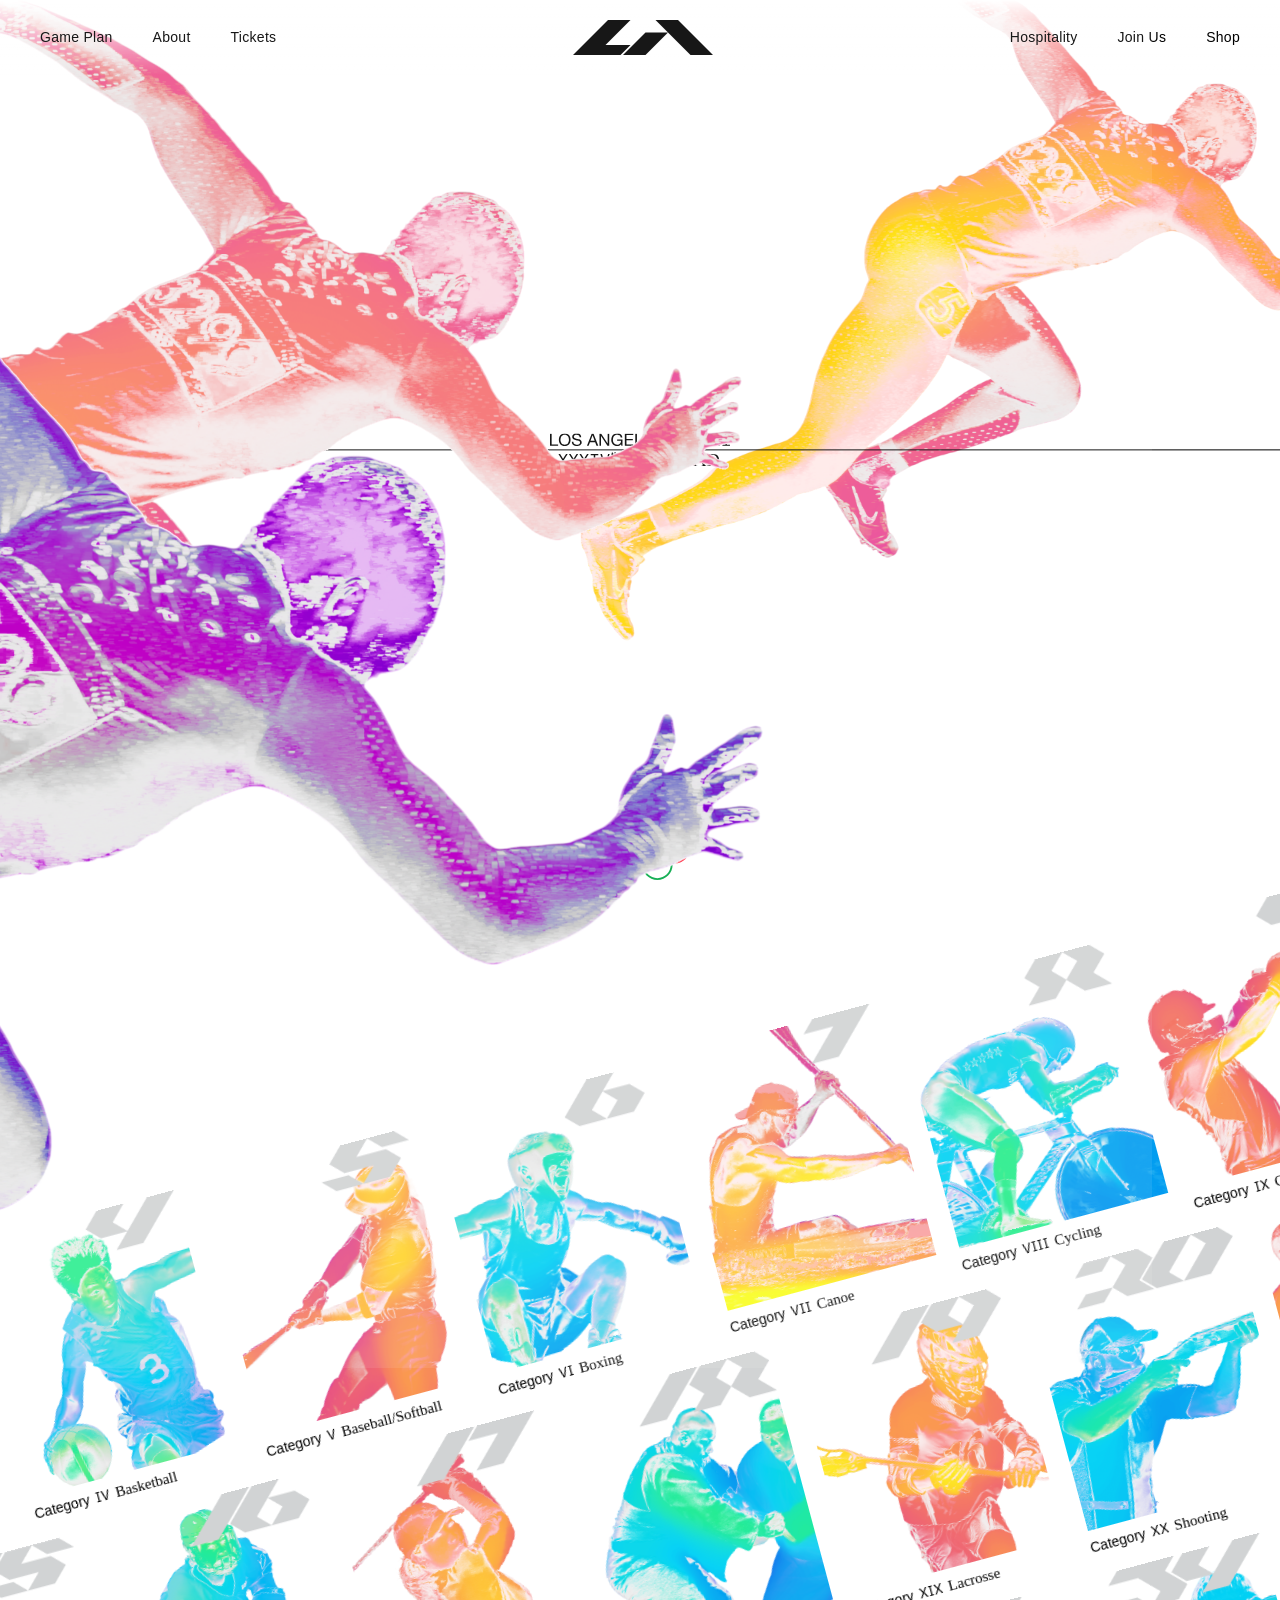
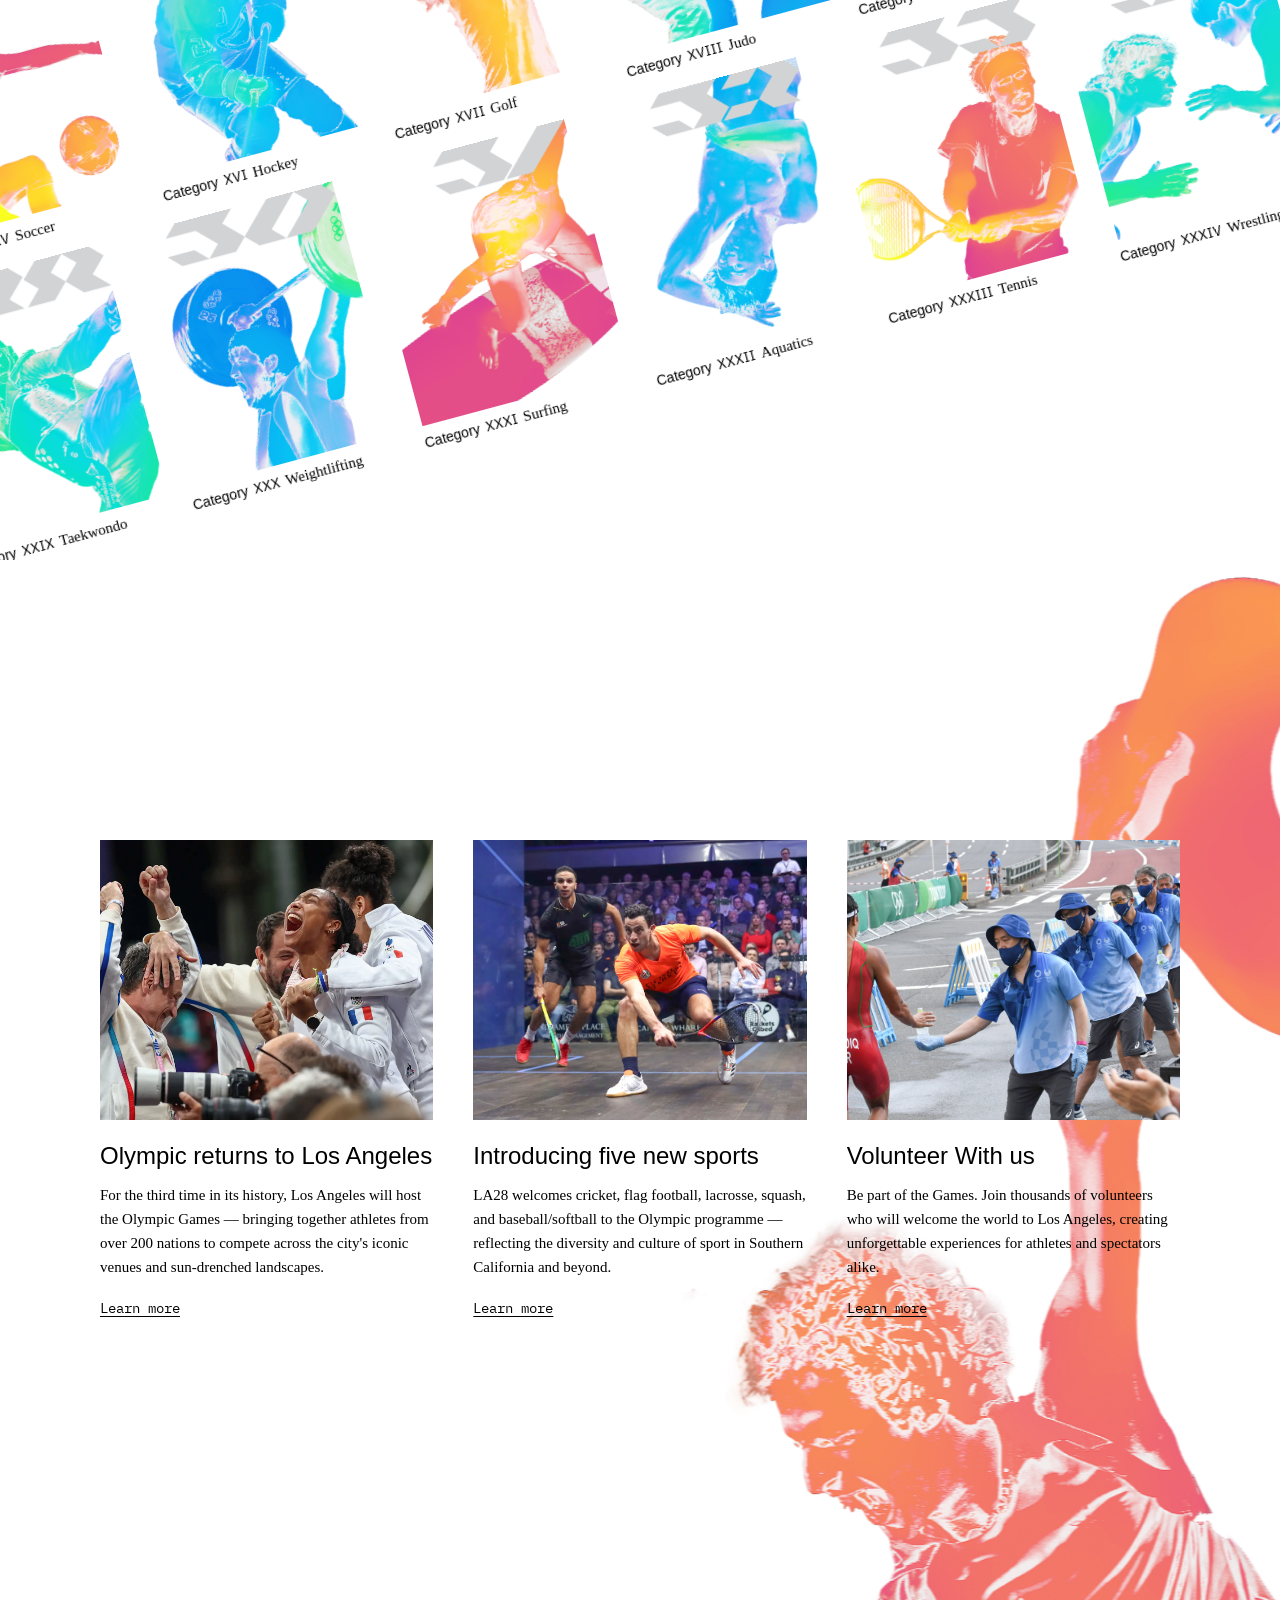
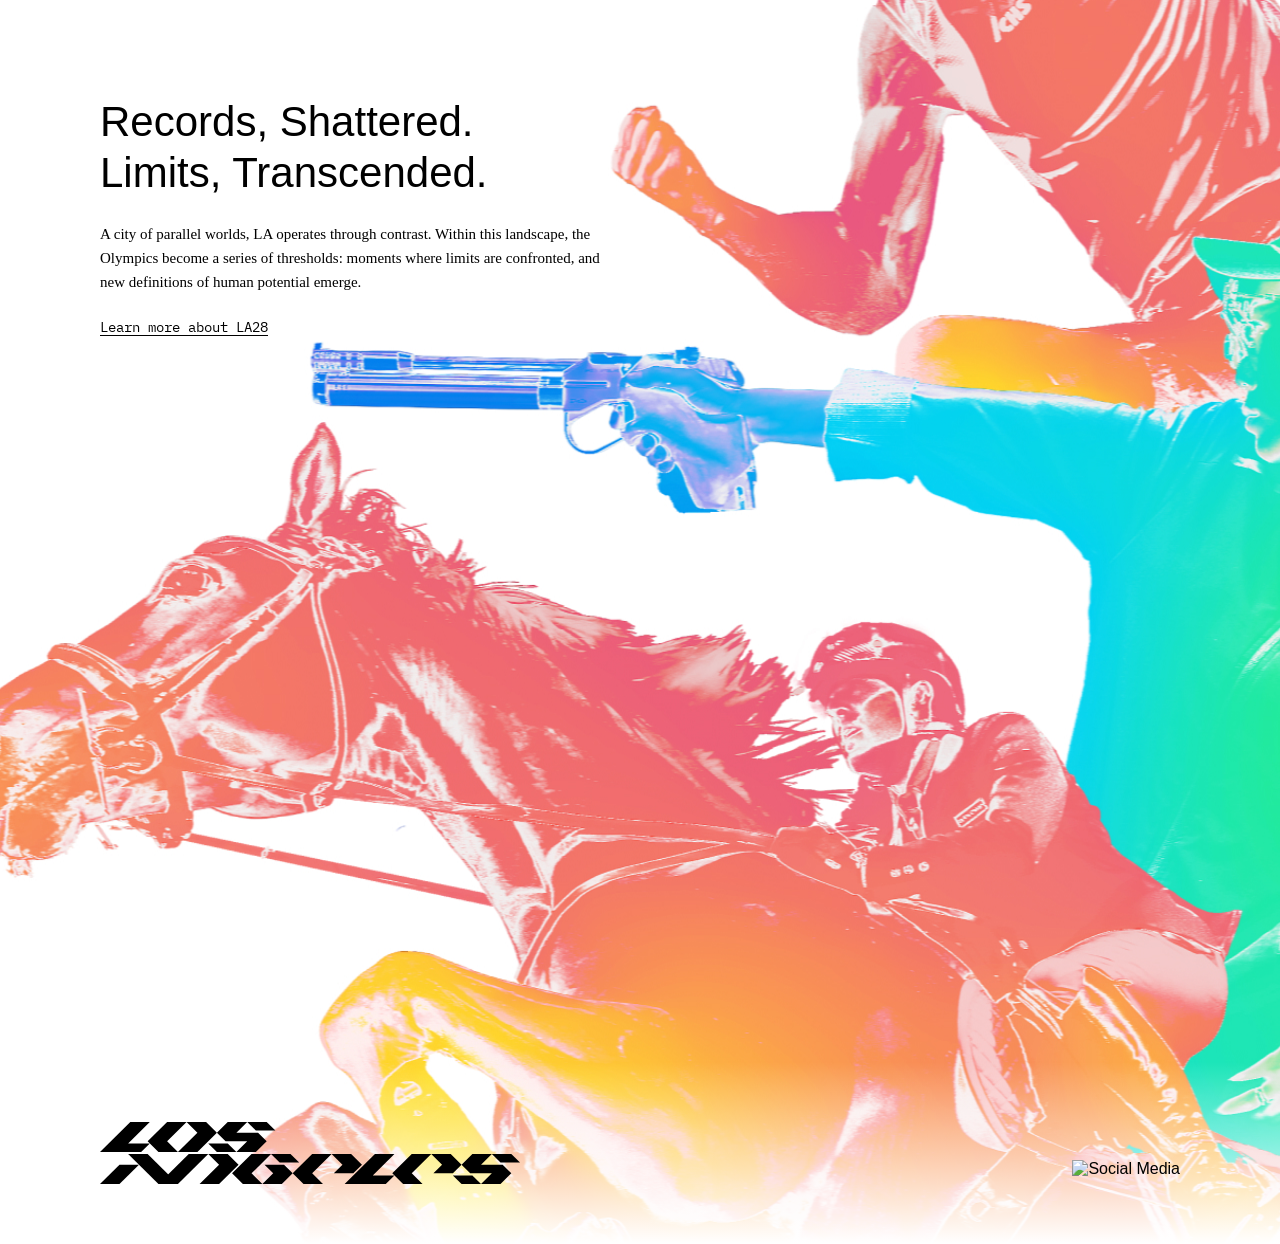
==== commit bd6f3630: "new" ====
--- a/index.html
+++ b/index.html
@@ -12,7 +12,7 @@
   <nav class="nav">
     <div class="nav-left">
       <a href="#">Game Plan</a>
-      <a href="#">About</a>
+      <a href="/about">About</a>
       <a href="#">Tickets</a>
     </div>
     <div class="la-logo">
@@ -143,24 +143,6 @@
 
   </div><!-- end news-about-wrapper -->
 
-  <!-- About Page -->
-  <section class="about-page">
-    <div class="about-page-text">
-      <div class="about-block">
-        <h2>Los Angeles<br>XXVIII<br>Olympic Games</h2>
-        <p>The LA28 Olympic and Paralympic Games mark a return to Los Angeles, a city defined by multiplicity, diversity, and breakthrough.</p>
-      </div>
-      <div class="about-block">
-        <h2>City of<br>Diversity</h2>
-        <p>Building on the city's legacy of hosting the Games, LA28 positions itself as a forward-looking Olympics — one that prioritizes sustainability, cultural diversity, and global connectivity.</p>
-      </div>
-      <div class="about-block">
-        <h2>Witness Greatness<br>Make History</h2>
-        <p>At its core, LA28 represents more than competition — it reflects the convergence of sport, culture, and the evolving identity of a global city.</p>
-      </div>
-    </div>
-  </section>
-
   <script src="script.js"></script>
 </body>
 </html>
--- a/style.css
+++ b/style.css
@@ -332,6 +332,11 @@
   display: block;
 }
 
+.about-footer {
+  position: relative;
+  margin-top: -120px;
+}
+
 /* About Page */
 .about-page {
   position: relative;
@@ -356,12 +361,6 @@
   max-width: 380px;
   opacity: 0;
   transform: translateY(40px);
-  transition: opacity 0.1s, transform 0.1s;
-}
-
-.about-block.visible {
-  opacity: 1;
-  transform: translateY(0);
 }
 
 .about-block h2 {
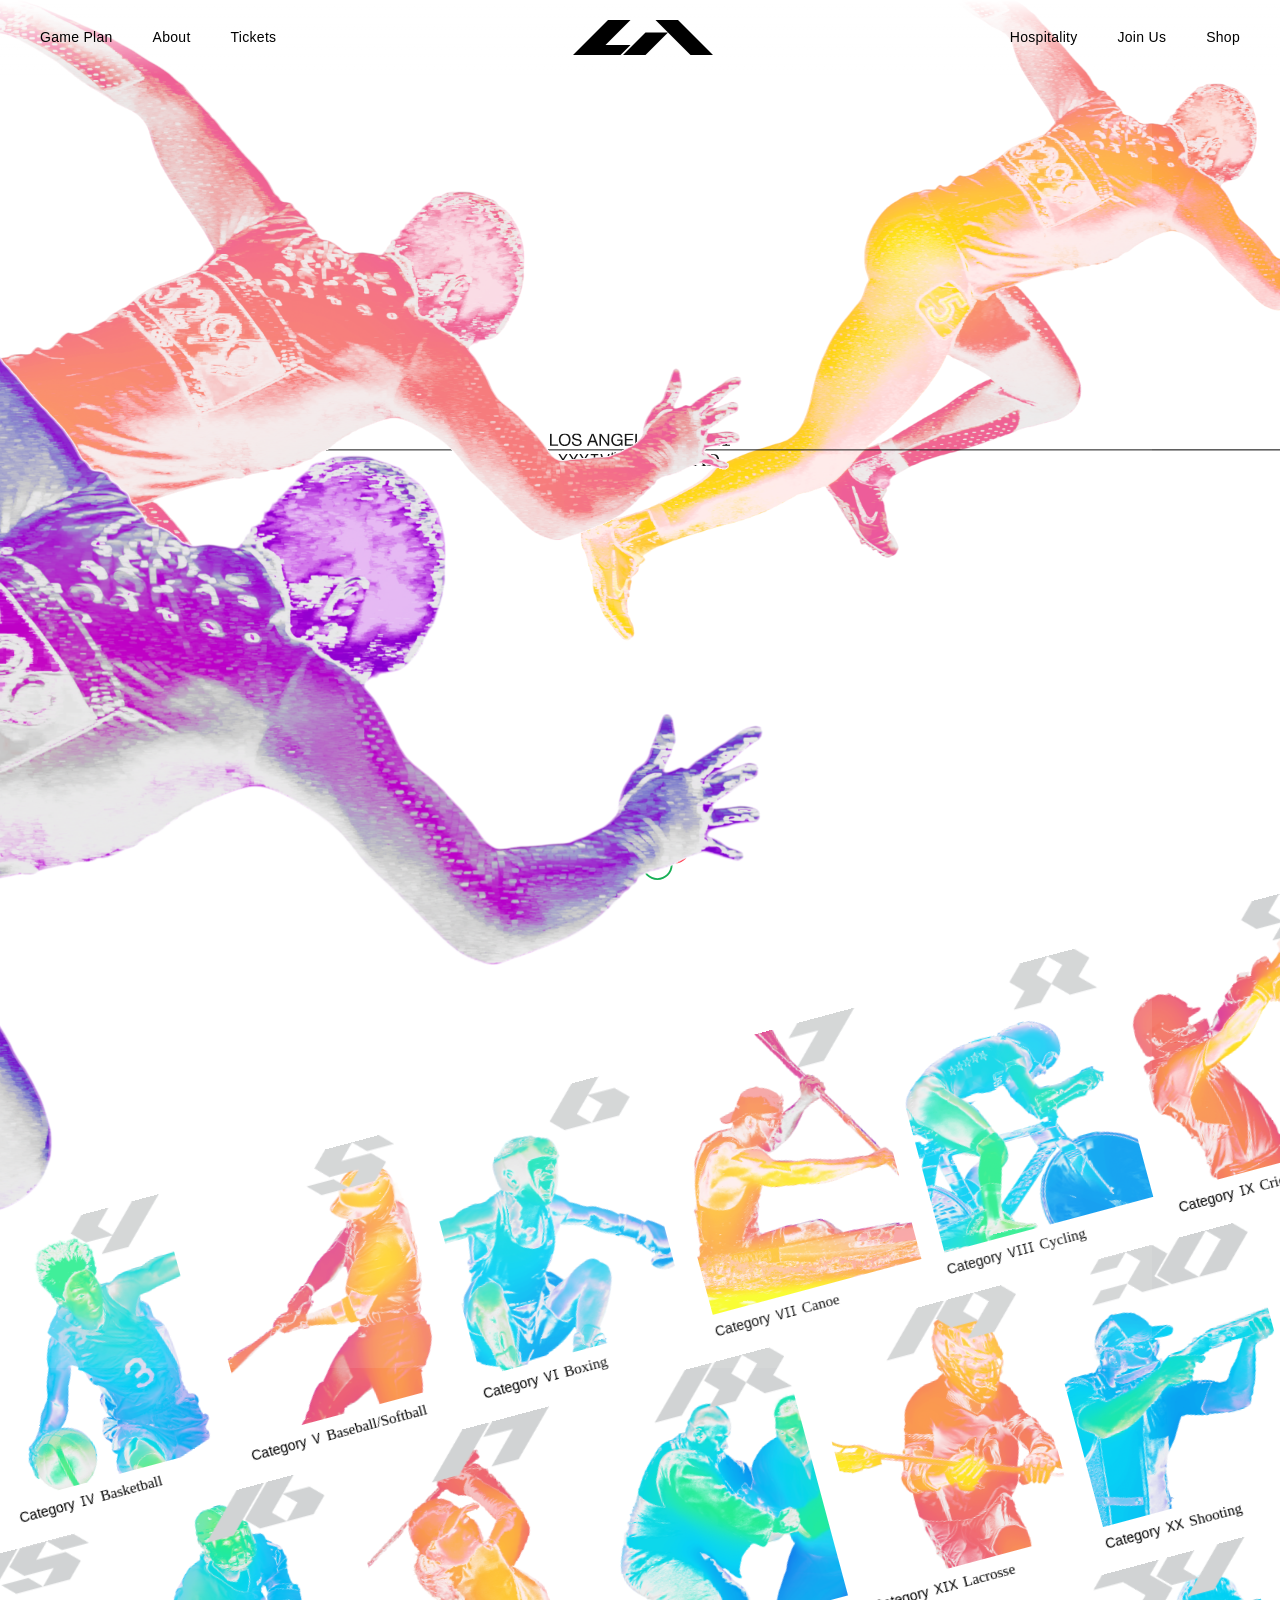
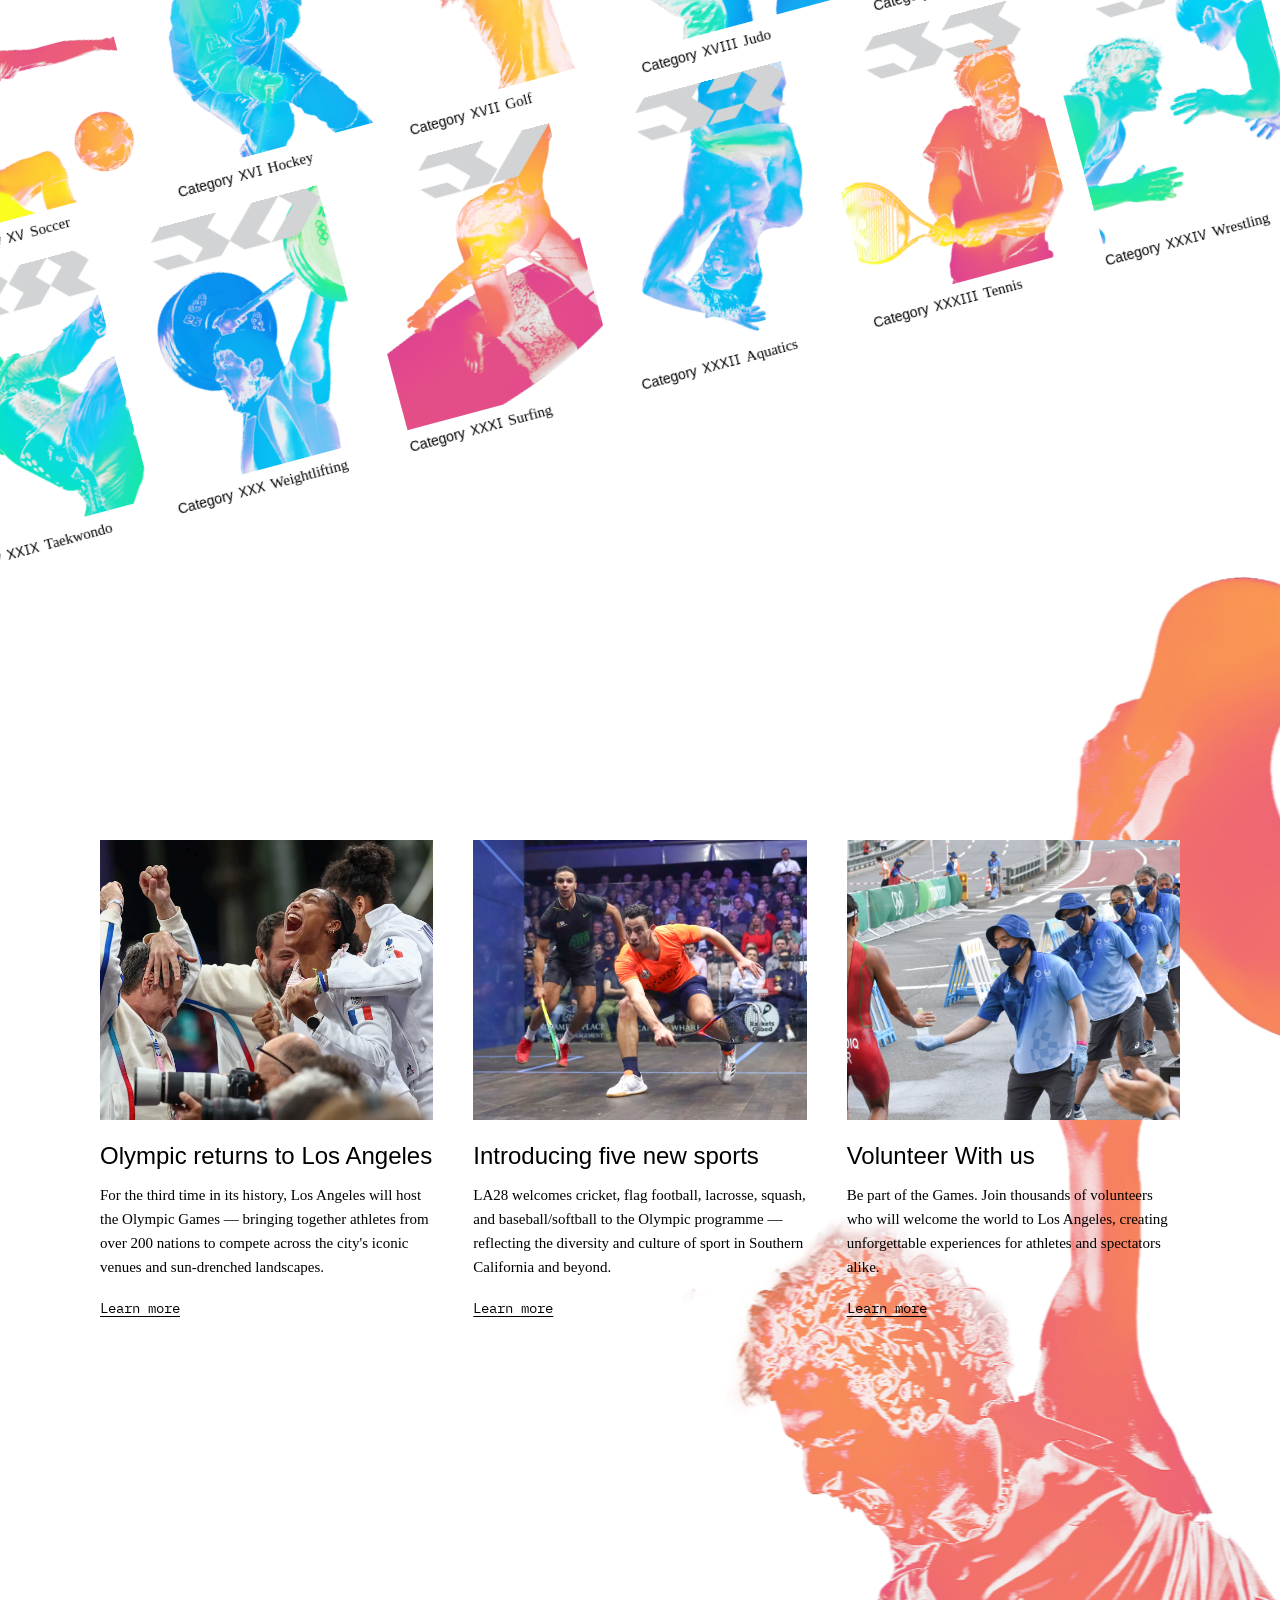
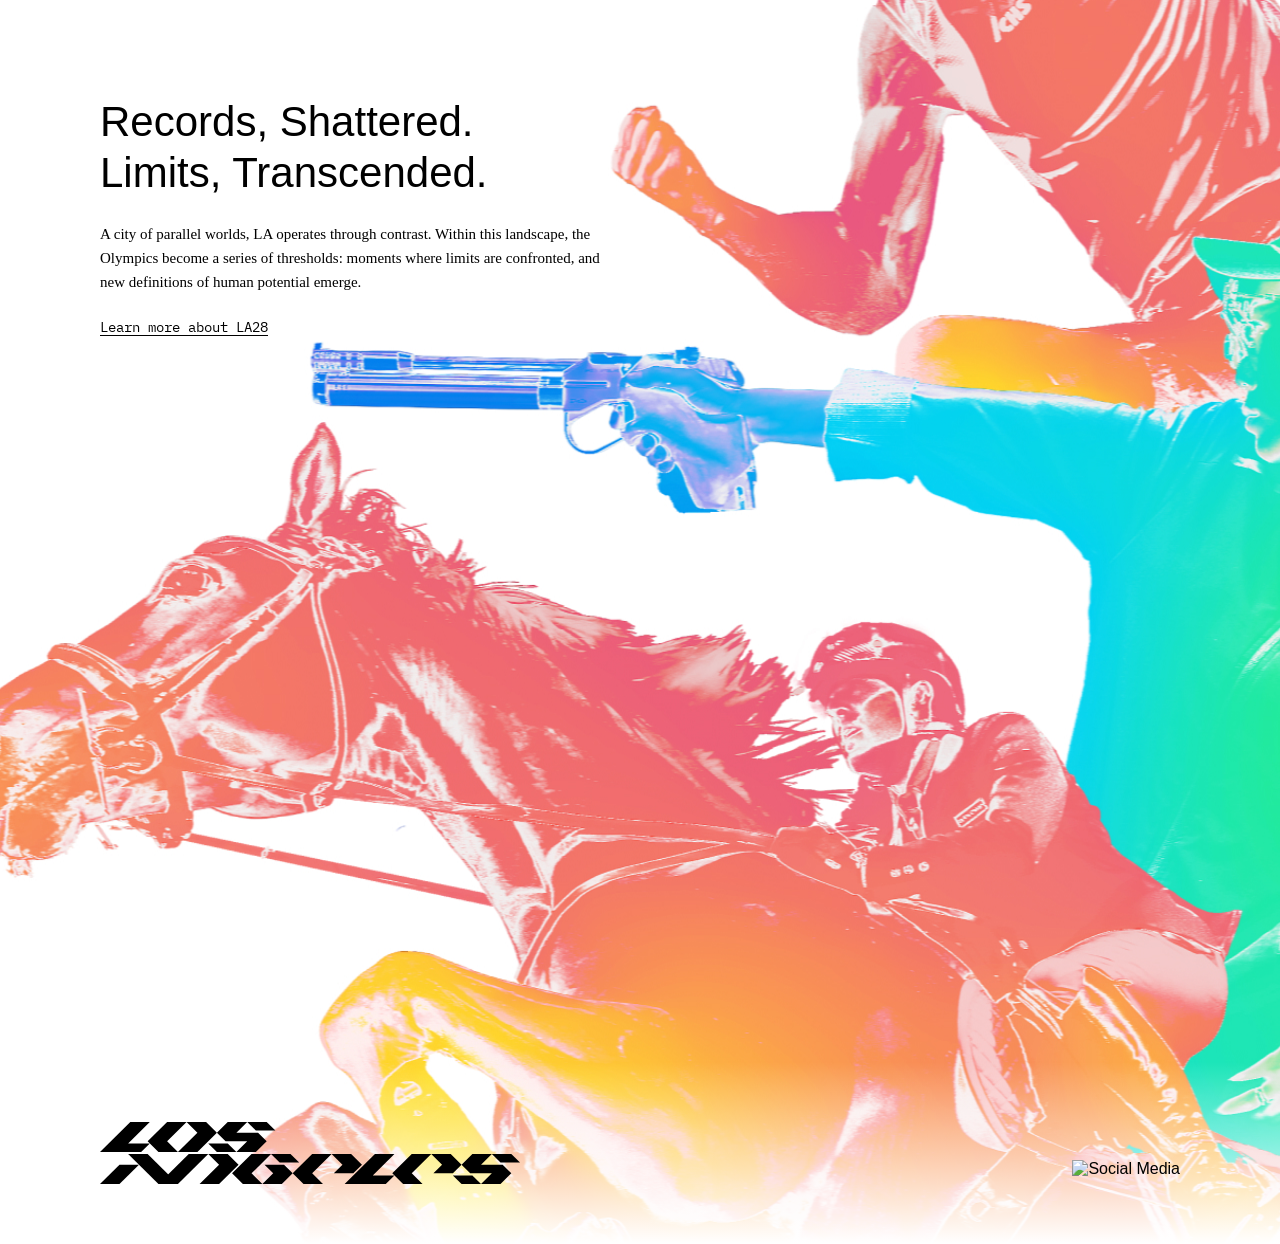
==== commit df0126ce: "new" ====
--- a/index.html
+++ b/index.html
@@ -15,9 +15,9 @@
       <a href="/about">About</a>
       <a href="#">Tickets</a>
     </div>
-    <div class="la-logo">
+    <a href="/" class="la-logo">
       <img src="media/Logos/LA logo.svg" alt="LA28 Logo">
-    </div>
+    </a>
     <div class="nav-right">
       <a href="#">Hospitality</a>
       <a href="#">Join Us</a>
@@ -127,7 +127,7 @@
     <div class="about-content">
       <h2>Records, Shattered.<br>Limits, Transcended.</h2>
       <p>A city of parallel worlds, LA operates through contrast. Within this landscape, the Olympics become a series of thresholds: moments where limits are confronted, and new definitions of human potential emerge.</p>
-      <a href="#" class="about-link">Learn more about LA28</a>
+      <a href="/about" class="about-link">Learn more about LA28</a>
     </div>
   </section>
 
--- a/style.css
+++ b/style.css
@@ -19,7 +19,7 @@
   top: 0;
   left: 0;
   right: 0;
-  z-index: 100;
+  z-index: 1000;
   display: flex;
   align-items: center;
   justify-content: space-between;
@@ -334,47 +334,106 @@
 
 .about-footer {
   position: relative;
-  margin-top: -120px;
-}
+  margin-top: -140px;
+  z-index: 20;
+}
+
 
 /* About Page */
 .about-page {
   position: relative;
   width: 100%;
-  height: 2619px;
-  background: url("About%20Page%20BKG.png") no-repeat top center;
-  background-size: 1728px 2619px;
+  height: 2429px;
   overflow: hidden;
 }
 
-.about-page-text {
-  position: relative;
+.about-layer {
+  position: absolute;
+  top: 0;
+  left: 0;
   width: 100%;
   height: 100%;
-  display: flex;
-  flex-direction: column;
-  justify-content: space-between;
-  padding: 160px 100px;
-}
-
-.about-block {
-  max-width: 380px;
+  object-fit: cover;
+}
+
+.about-layer-1 {
+  z-index: 1;
+}
+
+.about-layer-2 {
+  z-index: 2;
   opacity: 0;
   transform: translateY(40px);
 }
 
+.about-layer-3 {
+  z-index: 3;
+  opacity: 0;
+  transform: translateY(40px);
+}
+
+/* About Text Layers */
+.about-text-layer {
+  position: absolute;
+  top: 0;
+  left: 0;
+  width: 100%;
+  height: 33.33%;
+  display: flex;
+  align-items: center;
+  padding: 0 240px;
+}
+
+.about-text-1 {
+  top: 0%;
+  z-index: 4;
+}
+
+.about-text-2 {
+  top: 23%;
+  z-index: 5;
+  opacity: 0;
+  transform: translateY(40px);
+}
+
+.about-text-3 {
+  top: 46%;
+  z-index: 6;
+  opacity: 0;
+  transform: translateY(40px);
+}
+
+.about-block {
+  max-width: 420px;
+}
+
 .about-block h2 {
-  font-family: "Helvetica Neue", Helvetica, Arial, sans-serif;
-  font-size: 32px;
-  font-weight: 400;
-  line-height: 1.2;
+  font-size: 38px;
+  font-weight: 400;
+  line-height: 1.05;
+}
+
+.about-block h2 .t-helv {
+  font-family: "Helvetica Neue", Helvetica, Arial, sans-serif;
+  font-size: 48px;
+}
+
+.about-block h2 .t-mono {
+  font-family: "IBM Plex Mono", monospace;
+  font-size: 48px;
+}
+
+.about-block h2 .t-times {
+  font-family: "Times New Roman", Times, serif;
+  font-size: 50px;
 }
 
 .about-block p {
   font-family: "Times New Roman", Times, serif;
-  font-size: 15px;
-  font-weight: 400;
-  line-height: 1.6;
+  font-size: 18px;
+  font-weight: 400;
+  line-height: 1.35;
   margin-top: 20px;
   color: #000;
 }
+
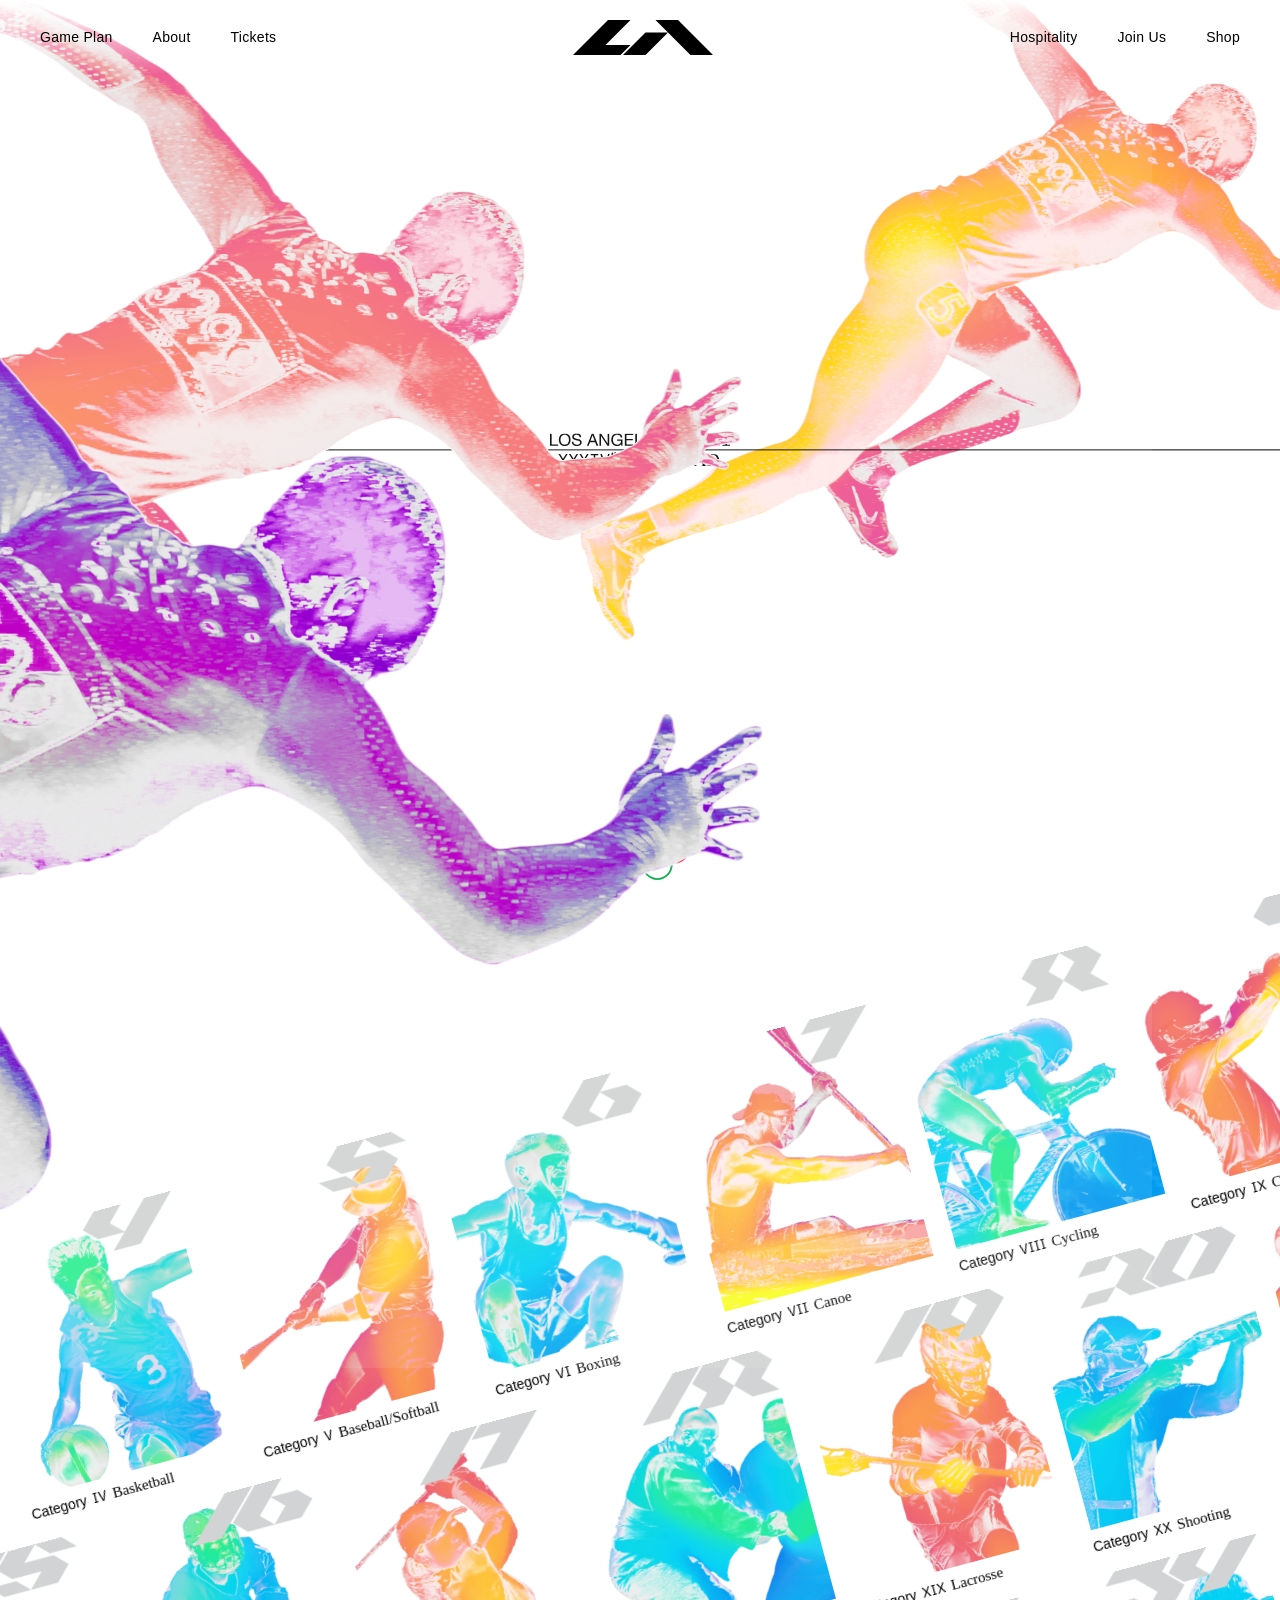
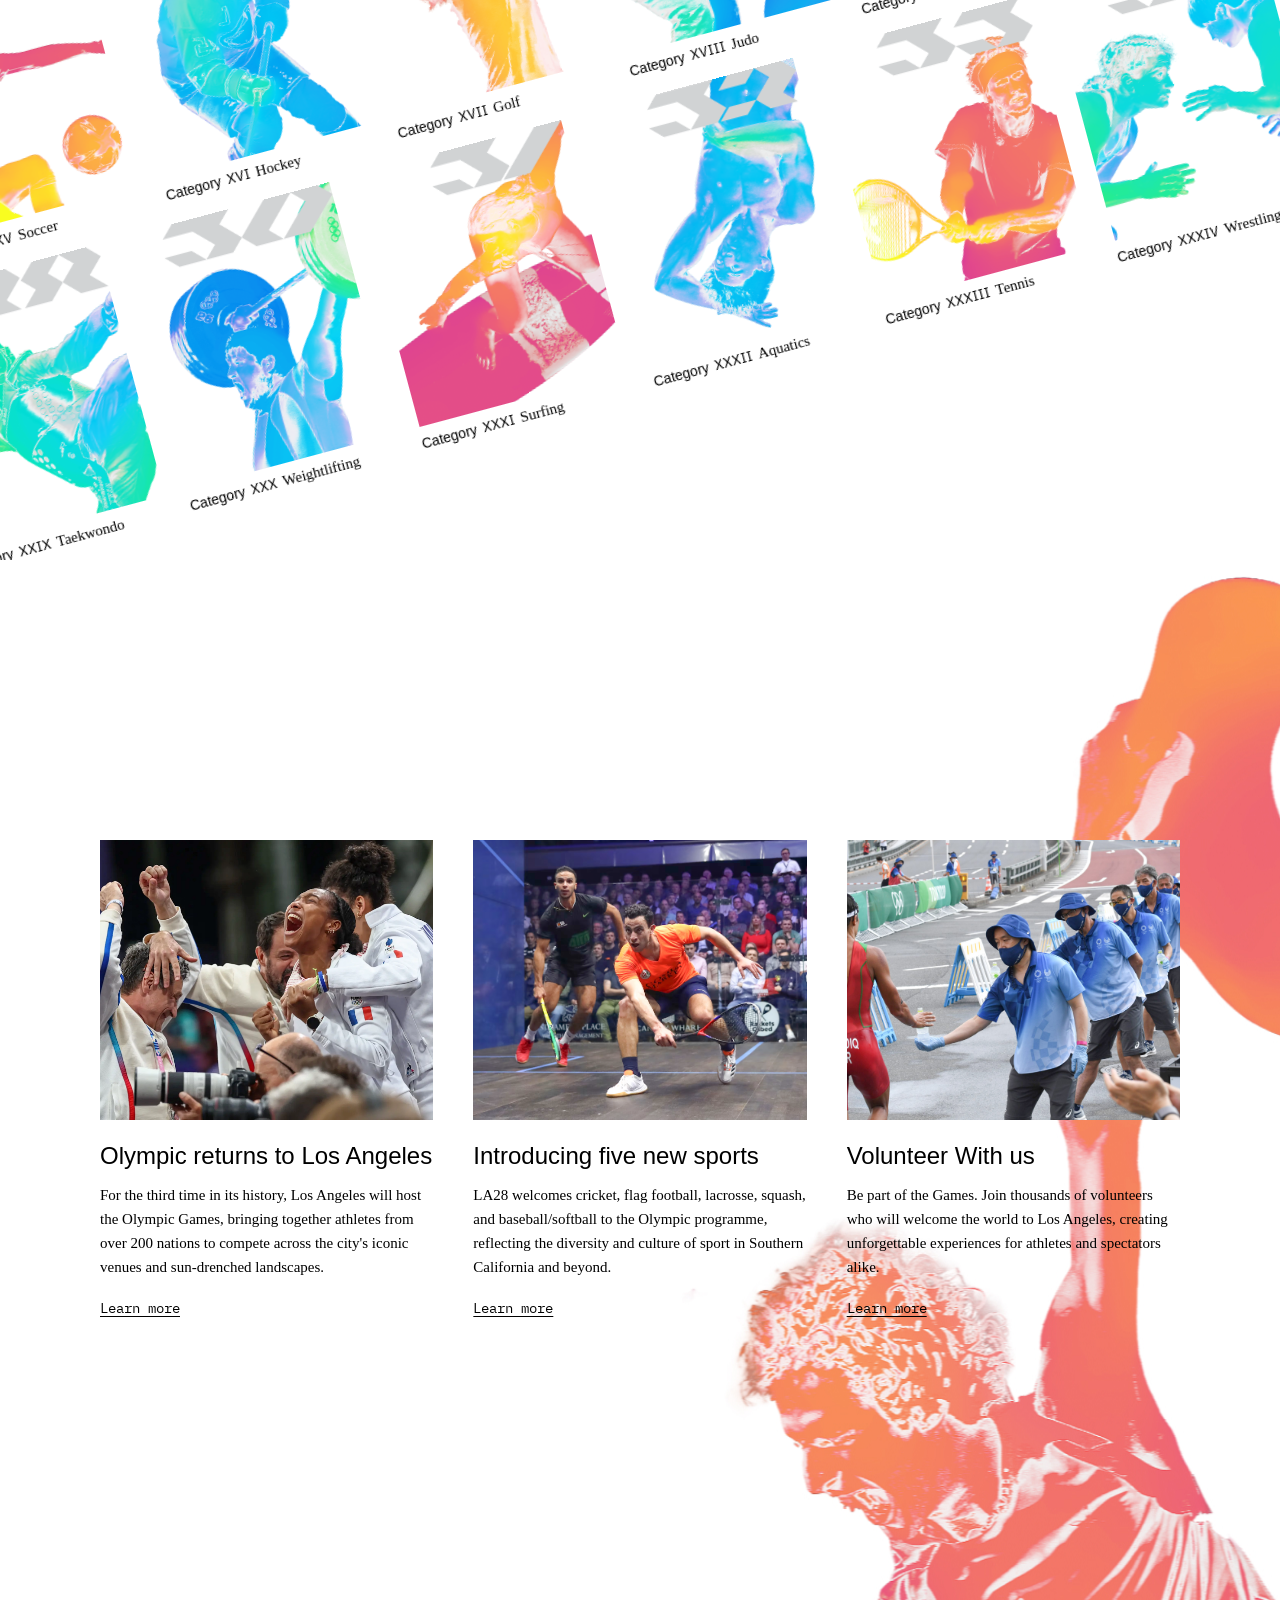
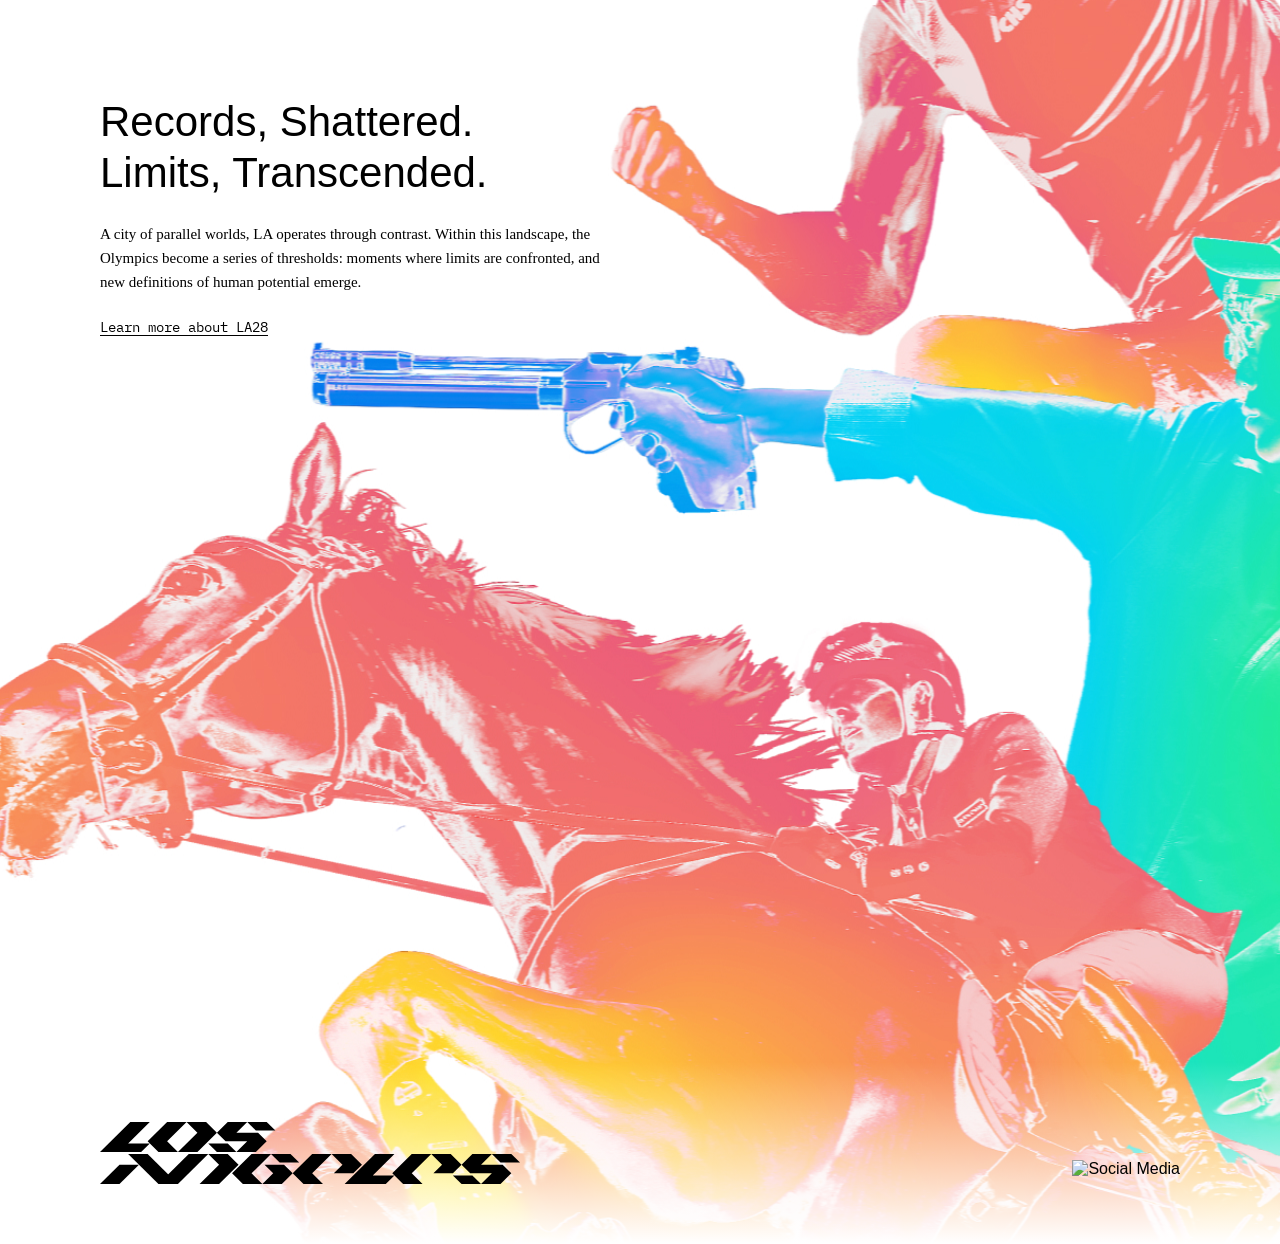
==== commit 76ff69b4: "new" ====
--- a/index.html
+++ b/index.html
@@ -104,13 +104,13 @@
       <article class="news-card">
         <img src="Olympic returns to Los Angeles.webp" alt="Olympic returns to Los Angeles">
         <h3>Olympic returns to Los Angeles</h3>
-        <p>For the third time in its history, Los Angeles will host the Olympic Games — bringing together athletes from over 200 nations to compete across the city's iconic venues and sun‑drenched landscapes.</p>
+        <p>For the third time in its history, Los Angeles will host the Olympic Games, bringing together athletes from over 200 nations to compete across the city's iconic venues and sun‑drenched landscapes.</p>
         <a href="#" class="news-link">Learn more</a>
       </article>
       <article class="news-card">
         <img src="Introducing five new sports.jpg" alt="Introducing five new sports">
         <h3>Introducing five new sports</h3>
-        <p>LA28 welcomes cricket, flag football, lacrosse, squash, and baseball/softball to the Olympic programme — reflecting the diversity and culture of sport in Southern California and beyond.</p>
+        <p>LA28 welcomes cricket, flag football, lacrosse, squash, and baseball/softball to the Olympic programme, reflecting the diversity and culture of sport in Southern California and beyond.</p>
         <a href="#" class="news-link">Learn more</a>
       </article>
       <article class="news-card">
--- a/style.css
+++ b/style.css
@@ -333,9 +333,18 @@
 }
 
 .about-footer {
-  position: relative;
-  margin-top: -140px;
+  position: absolute;
+  bottom: 0;
+  left: 0;
+  right: 0;
   z-index: 20;
+}
+
+.about-rings {
+  position: absolute;
+  top: calc(100vh - 60px);
+  bottom: auto;
+  z-index: 50;
 }
 
 
@@ -352,8 +361,8 @@
   top: 0;
   left: 0;
   width: 100%;
-  height: 100%;
-  object-fit: cover;
+  height: auto;
+  object-fit: none;
 }
 
 .about-layer-1 {
@@ -363,13 +372,12 @@
 .about-layer-2 {
   z-index: 2;
   opacity: 0;
-  transform: translateY(40px);
 }
 
 .about-layer-3 {
   z-index: 3;
   opacity: 0;
-  transform: translateY(40px);
+  top: -500px;
 }
 
 /* About Text Layers */
@@ -385,22 +393,24 @@
 }
 
 .about-text-1 {
-  top: 0%;
+  top: 4%;
   z-index: 4;
+  opacity: 1;
+  transform: none;
 }
 
 .about-text-2 {
-  top: 23%;
+  top: 34%;
   z-index: 5;
   opacity: 0;
-  transform: translateY(40px);
+  transform: translateY(30px);
 }
 
 .about-text-3 {
-  top: 46%;
+  top: 64%;
   z-index: 6;
   opacity: 0;
-  transform: translateY(40px);
+  transform: translateY(30px);
 }
 
 .about-block {
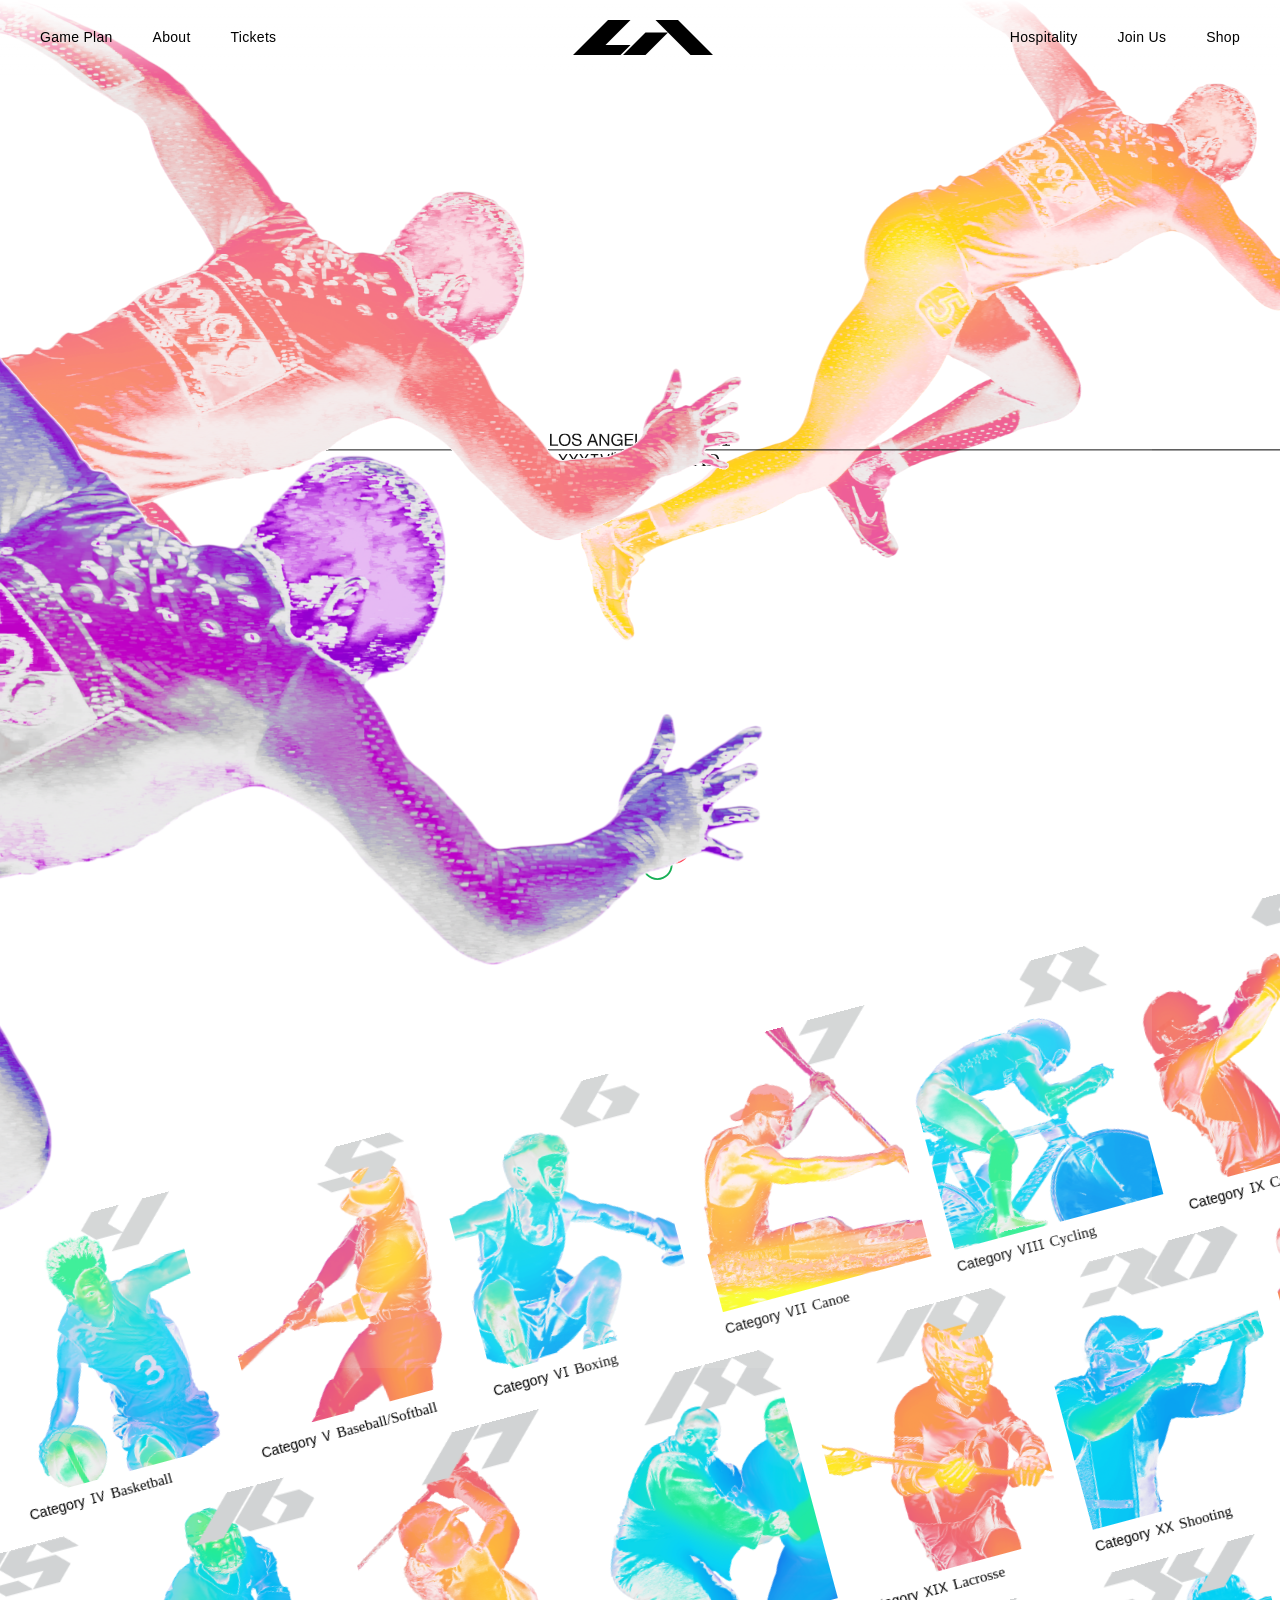
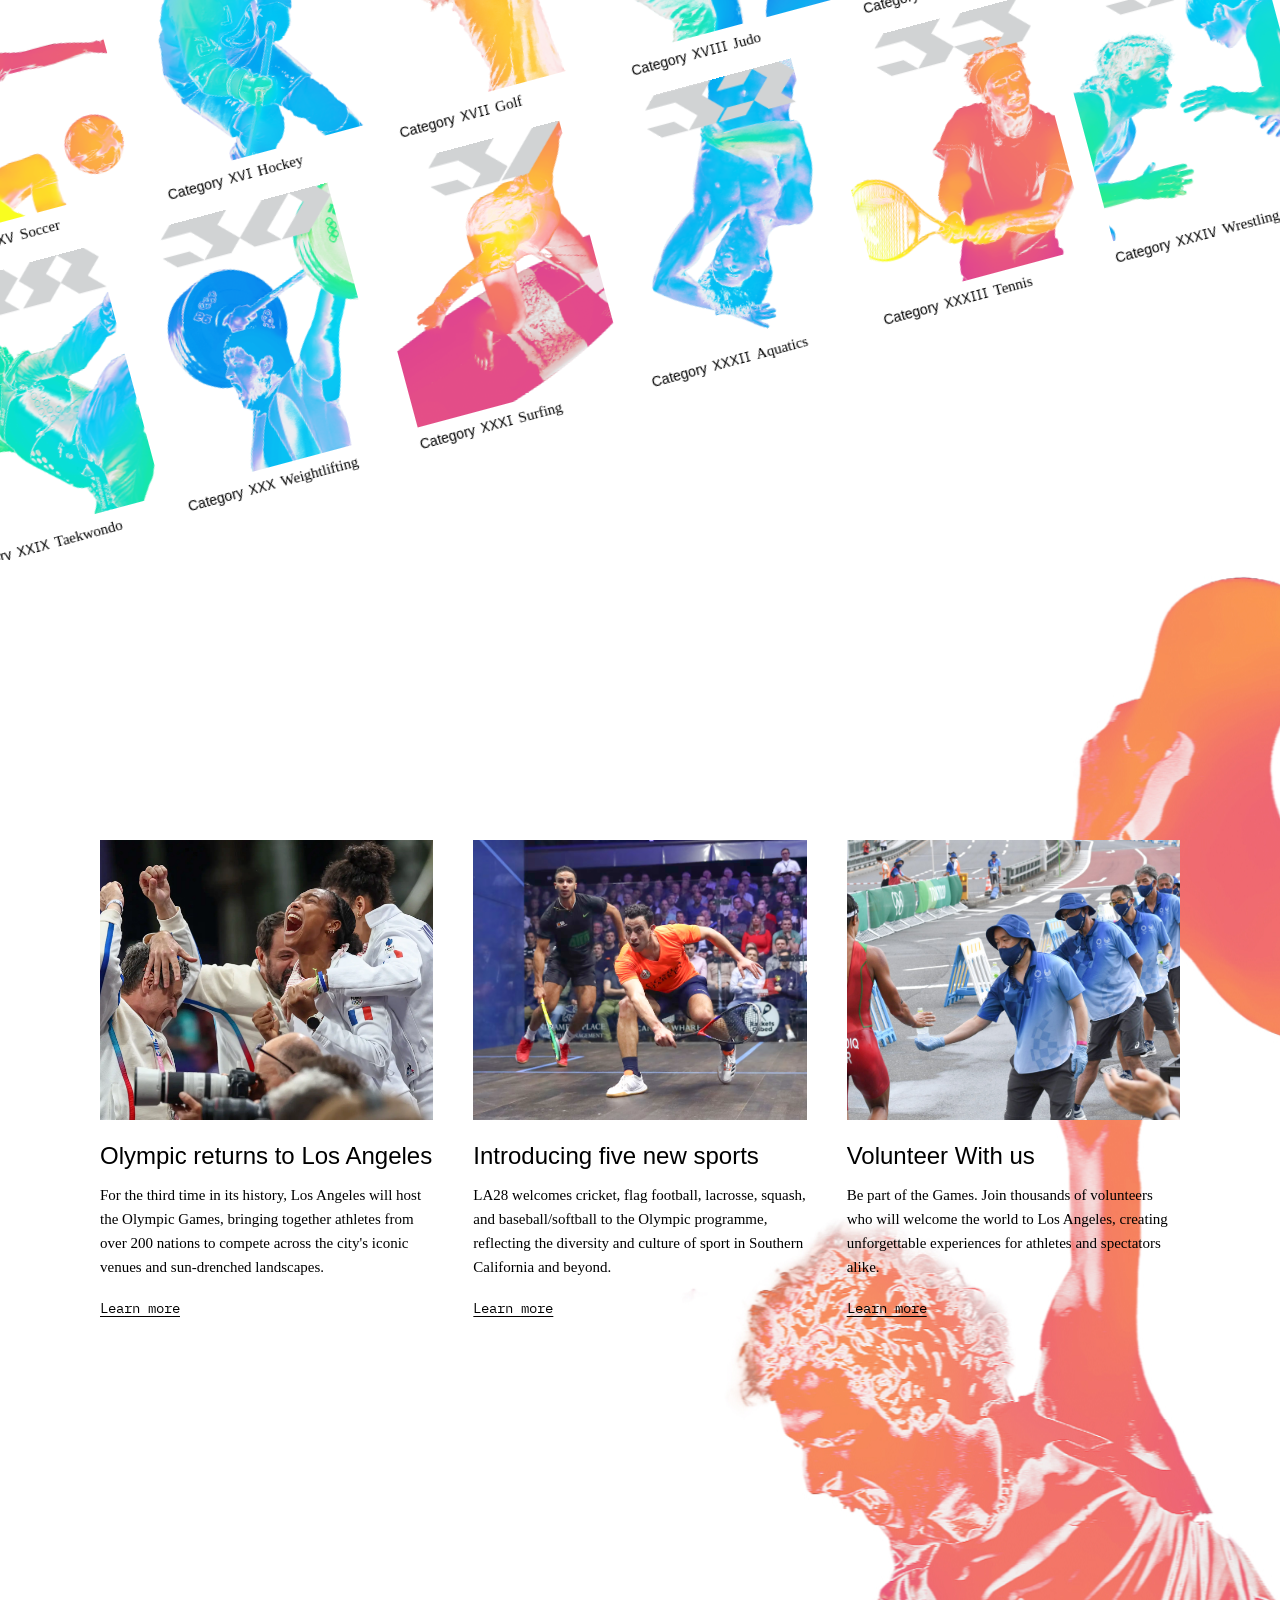
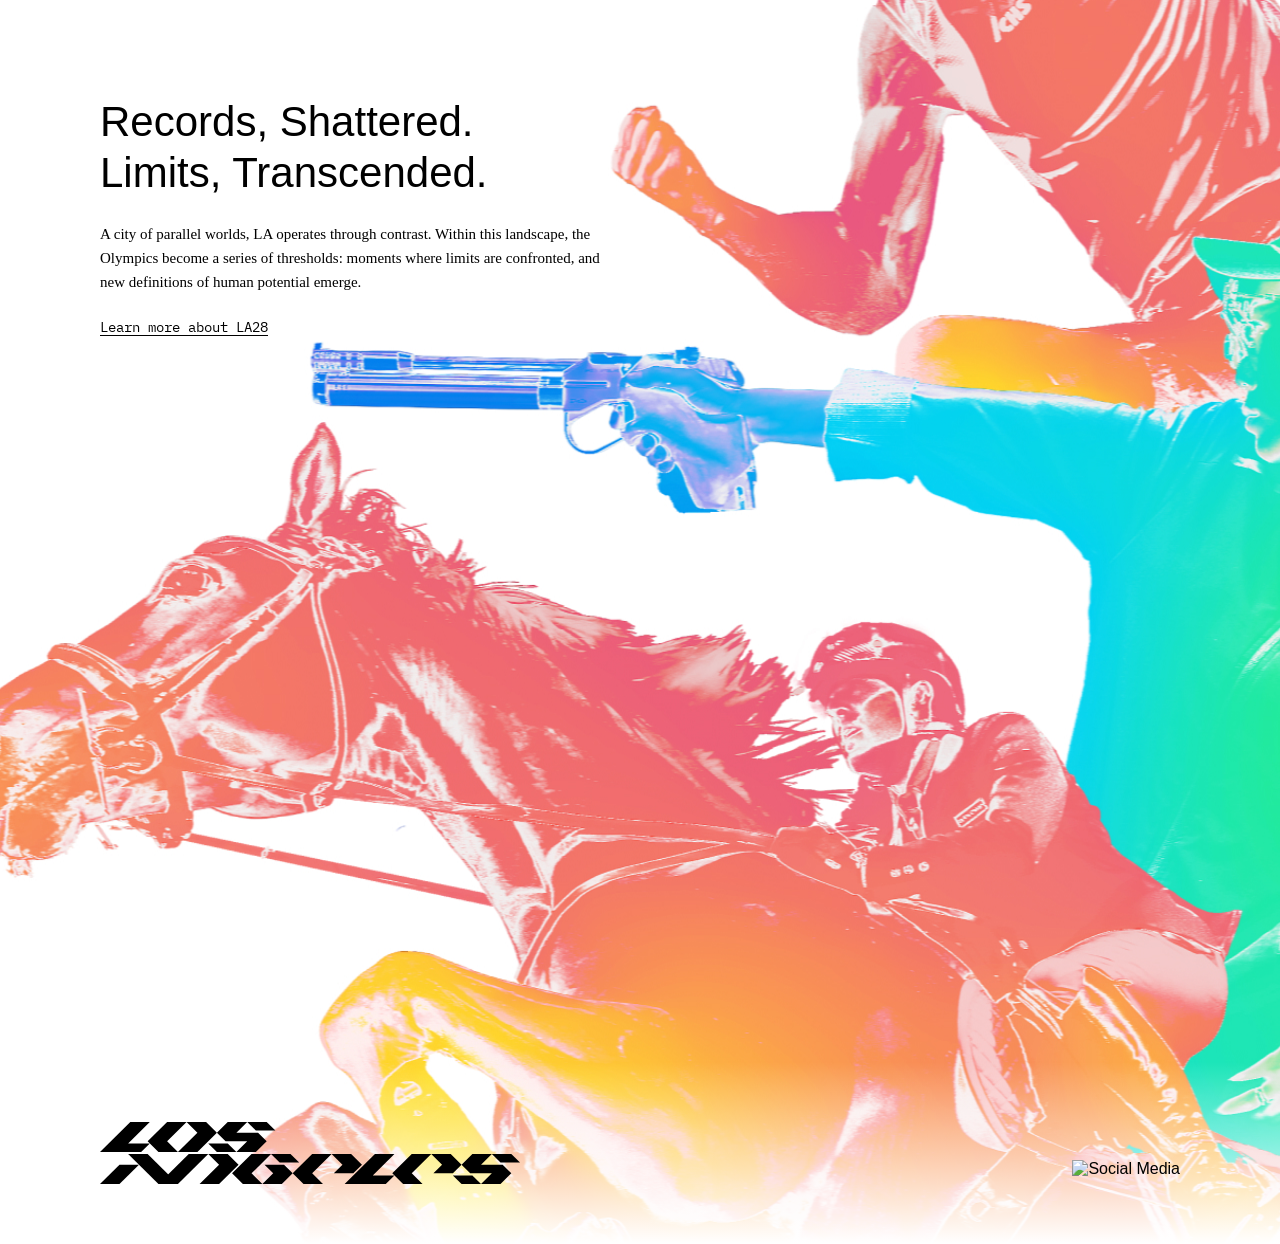
==== commit 5000a030: "game plan" ====
--- a/index.html
+++ b/index.html
@@ -11,7 +11,7 @@
   <!-- Fixed Nav -->
   <nav class="nav">
     <div class="nav-left">
-      <a href="#">Game Plan</a>
+      <a href="/gameplan">Game Plan</a>
       <a href="/about">About</a>
       <a href="#">Tickets</a>
     </div>
--- a/style.css
+++ b/style.css
@@ -377,7 +377,7 @@
 .about-layer-3 {
   z-index: 3;
   opacity: 0;
-  top: -500px;
+  top: -100px;
 }
 
 /* About Text Layers */
@@ -447,3 +447,23 @@
   color: #000;
 }
 
+/* Game Plan Page */
+.gameplan-hero {
+  position: relative;
+  width: 100%;
+  height: 100vh;
+  background: url("Game%20Plan%20bkg.png") no-repeat center center;
+  background-size: cover;
+  display: flex;
+  align-items: center;
+  justify-content: center;
+}
+
+.gameplan-title {
+  font-family: "Helvetica Neue", Helvetica, Arial, sans-serif;
+  font-size: 48px;
+  font-weight: 400;
+  color: #000;
+  text-align: center;
+}
+
